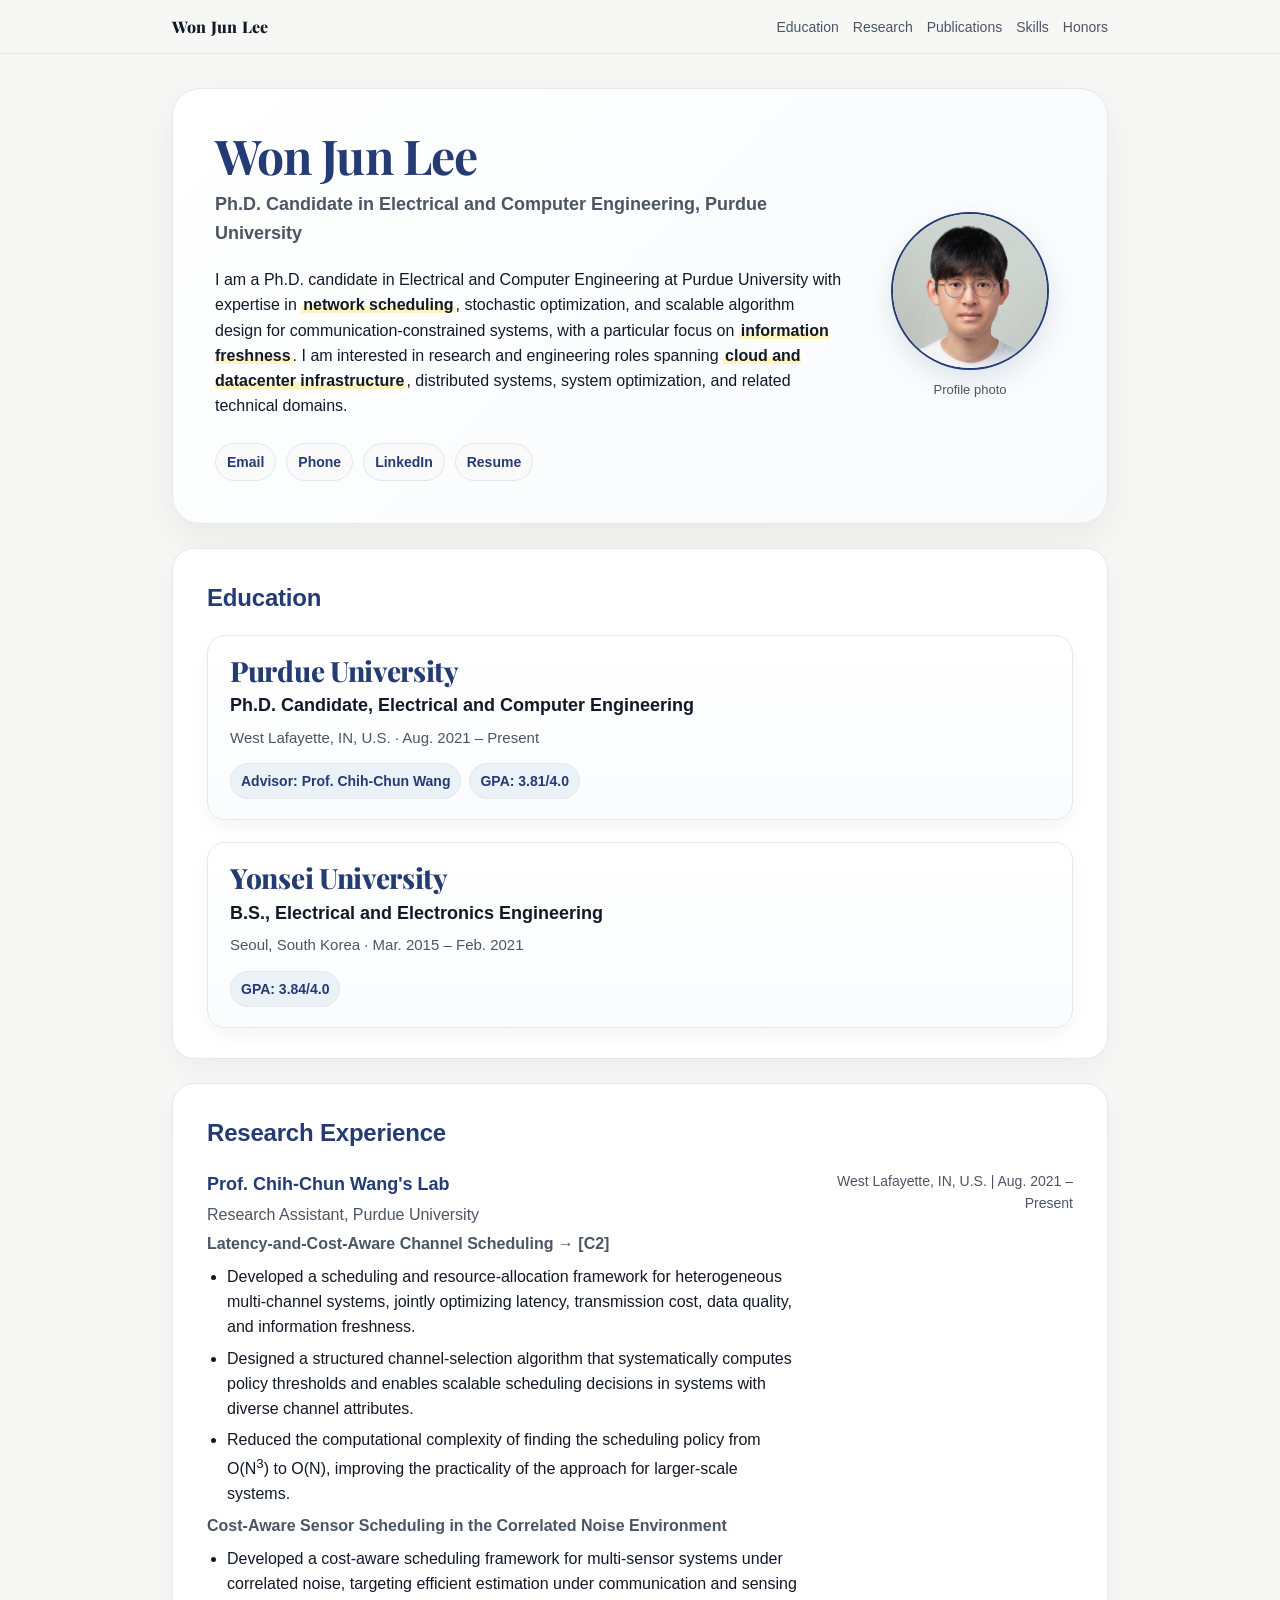
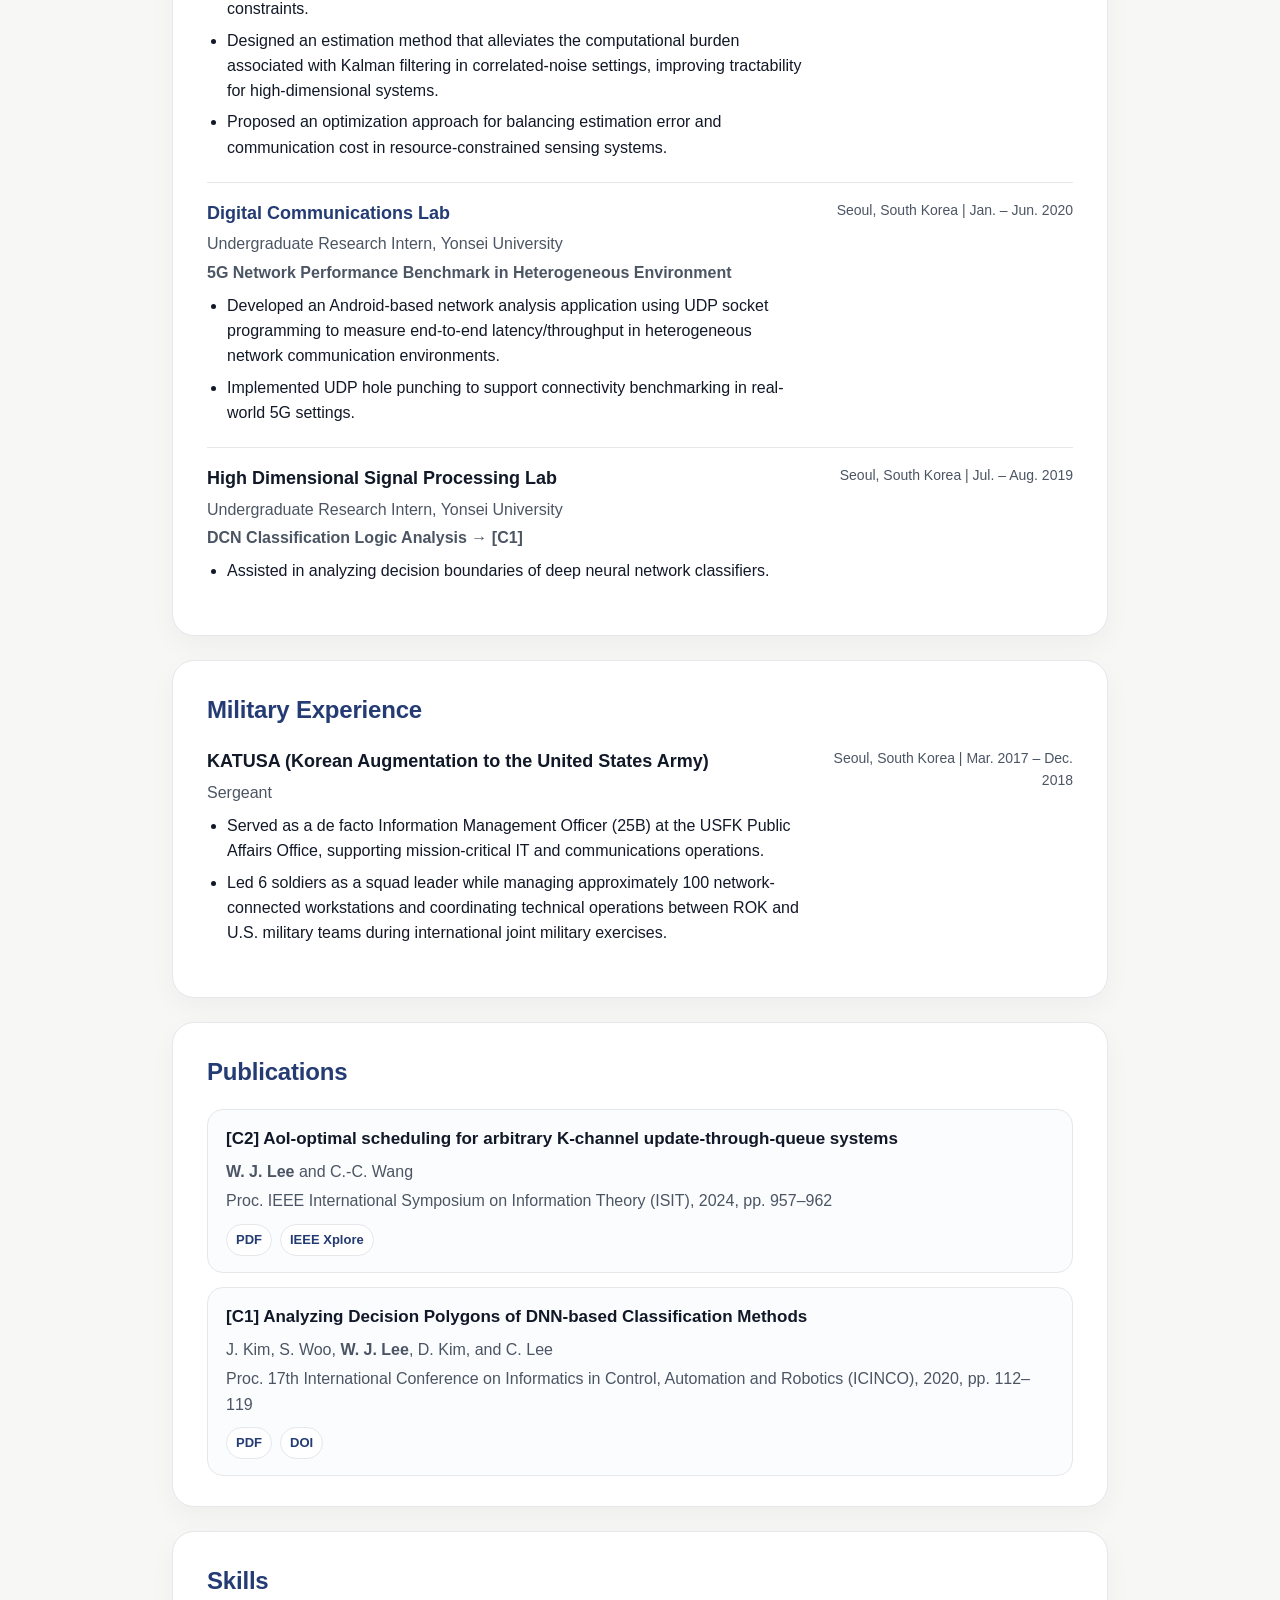
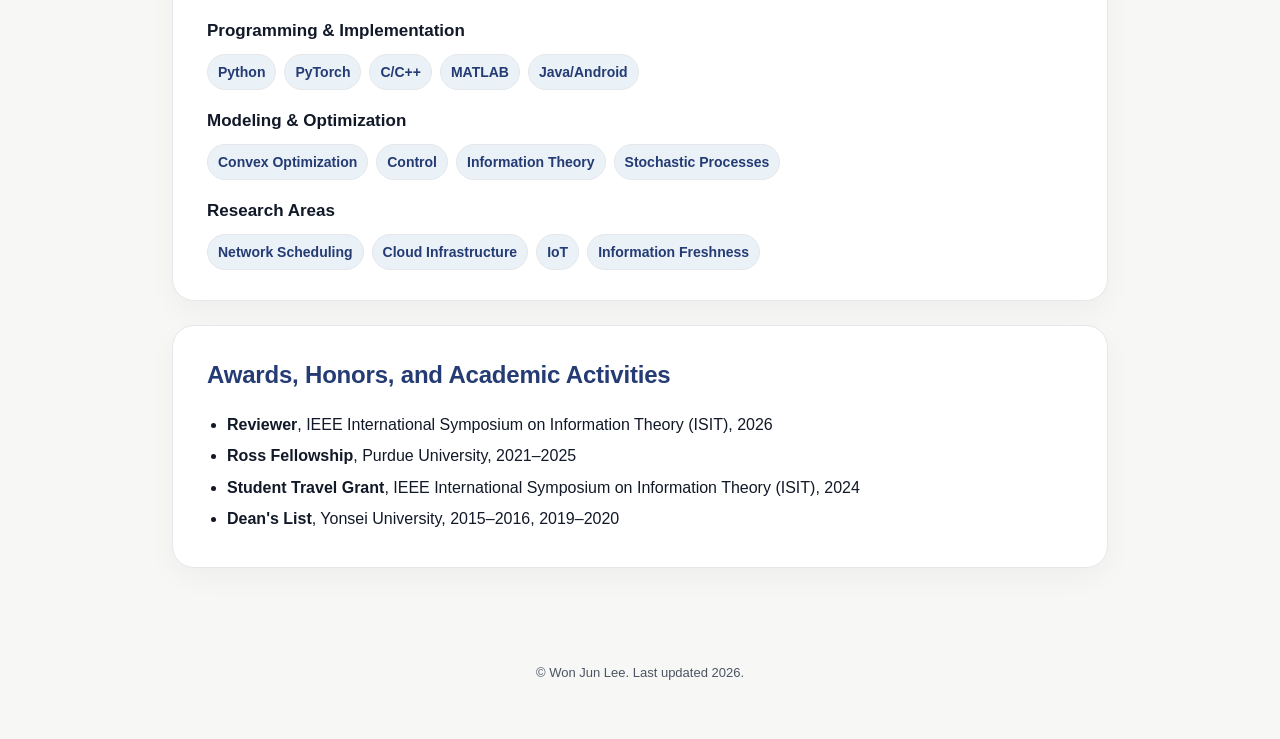
==== index.html @ b886ba4e "Restore education card layout" ====
<!DOCTYPE html>
<html lang="en">
<head>
  <meta charset="UTF-8">
  <meta name="viewport" content="width=device-width, initial-scale=1.0">
  <title>Won Jun Lee</title>
  <meta name="description" content="Won Jun Lee, Ph.D. Candidate in Electrical and Computer Engineering at Purdue University. Research in network scheduling, stochastic optimization, and information freshness.">
  <link rel="stylesheet" href="resume_web.css">
</head>
<body>
  <header class="site-header">
    <nav class="nav" aria-label="Main navigation">
      <a class="nav-name" href="#top">Won Jun Lee</a>
      <div class="nav-links">
        <a href="#education">Education</a>
        <a href="#research">Research</a>
        <a href="#publications">Publications</a>
        <a href="#skills">Skills</a>
        <a href="#honors">Honors</a>
      </div>
    </nav>
  </header>

  <main class="container">
    <section id="top" class="hero">
      <div class="hero-layout">
        <div class="hero-copy">
          <h1>Won Jun Lee</h1>
          <p class="subtitle">Ph.D. Candidate in Electrical and Computer Engineering, Purdue University</p>
          <p class="summary">
            I am a Ph.D. candidate in Electrical and Computer Engineering at Purdue University with expertise in
            <span class="highlight">network scheduling</span>, stochastic optimization, and scalable algorithm design for
            communication-constrained systems, with a particular focus on <span class="highlight">information freshness</span>.
            I am interested in research and engineering roles spanning <span class="highlight">cloud and datacenter infrastructure</span>,
            distributed systems, system optimization, and related technical domains.
          </p>

          <div class="contact-row" aria-label="Contact links">
            <details class="contact-reveal">
              <summary>Email</summary>
              <a href="mailto:lee4108@purdue.edu">lee4108@purdue.edu</a>
            </details>
            <details class="contact-reveal">
              <summary>Phone</summary>
              <a href="tel:+17654097003">+1-765-409-7003</a>
            </details>
            <a class="contact-pill" href="https://www.linkedin.com/in/wjlee95/" target="_blank" rel="noopener"><strong>LinkedIn</strong></a>
            <a class="contact-pill" href="WonJunLee_Resume.pdf" target="_blank" rel="noopener"><strong>Resume</strong></a>
          </div>
        </div>

        <div class="profile-photo-card" aria-label="Profile photo">
          <img src="profile.jpg" alt="Profile photo of Won Jun Lee">
          <p class="photo-caption">Profile photo</p>
        </div>
      </div>
    </section>

    <section id="education" class="section-card">
      <h2>Education</h2>

      <div class="education-list">
        <article class="education-item">
          <div class="education-main">
            <h3 class="school-name">Purdue University</h3>
            <p class="degree">Ph.D. Candidate, Electrical and Computer Engineering</p>
            <p class="education-meta">West Lafayette, IN, U.S. · Aug. 2021 – Present</p>
            <div class="education-tags">
              <a class="meta-chip" href="https://engineering.purdue.edu/~chihw/" target="_blank" rel="noopener">
                Advisor: Prof. Chih-Chun Wang
              </a>
              <span class="meta-chip">GPA: 3.81/4.0</span>
            </div>
          </div>
        </article>

        <article class="education-item">
          <div class="education-main">
            <h3 class="school-name">Yonsei University</h3>
            <p class="degree">B.S., Electrical and Electronics Engineering</p>
            <p class="education-meta">Seoul, South Korea · Mar. 2015 – Feb. 2021</p>
            <div class="education-tags">
              <span class="meta-chip">GPA: 3.84/4.0</span>
            </div>
          </div>
        </article>
      </div>
    </section>

    <section id="research" class="section-card">
      <h2>Research Experience</h2>

      <div class="entry">
        <div>
          <h3><a href="https://engineering.purdue.edu/~chihw/" target="_blank" rel="noopener">Prof. Chih-Chun Wang's Lab</a></h3>
          <p>Research Assistant, Purdue University</p>

          <p class="project-title">Latency-and-Cost-Aware Channel Scheduling → [C2]</p>
          <ul>
            <li>Developed a scheduling and resource-allocation framework for heterogeneous multi-channel systems, jointly optimizing latency, transmission cost, data quality, and information freshness.</li>
            <li>Designed a structured channel-selection algorithm that systematically computes policy thresholds and enables scalable scheduling decisions in systems with diverse channel attributes.</li>
            <li>Reduced the computational complexity of finding the scheduling policy from O(N<sup>3</sup>) to O(N), improving the practicality of the approach for larger-scale systems.</li>
          </ul>

          <p class="project-title">Cost-Aware Sensor Scheduling in the Correlated Noise Environment</p>
          <ul>
            <li>Developed a cost-aware scheduling framework for multi-sensor systems under correlated noise, targeting efficient estimation under communication and sensing constraints.</li>
            <li>Designed an estimation method that alleviates the computational burden associated with Kalman filtering in correlated-noise settings, improving tractability for high-dimensional systems.</li>
            <li>Proposed an optimization approach for balancing estimation error and communication cost in resource-constrained sensing systems.</li>
          </ul>
        </div>
        <div class="entry-meta">West Lafayette, IN, U.S. | Aug. 2021 – Present</div>
      </div>

      <div class="entry">
        <div>
          <h3><a href="http://dcl.yonsei.ac.kr" target="_blank" rel="noopener">Digital Communications Lab</a></h3>
          <p>Undergraduate Research Intern, Yonsei University</p>
          <p class="project-title">5G Network Performance Benchmark in Heterogeneous Environment</p>
          <ul>
            <li>Developed an Android-based network analysis application using UDP socket programming to measure end-to-end latency/throughput in heterogeneous network communication environments.</li>
            <li>Implemented UDP hole punching to support connectivity benchmarking in real-world 5G settings.</li>
          </ul>
        </div>
        <div class="entry-meta">Seoul, South Korea | Jan. – Jun. 2020</div>
      </div>

      <div class="entry">
        <div>
          <h3>High Dimensional Signal Processing Lab</h3>
          <p>Undergraduate Research Intern, Yonsei University</p>
          <p class="project-title">DCN Classification Logic Analysis → [C1]</p>
          <ul>
            <li>Assisted in analyzing decision boundaries of deep neural network classifiers.</li>
          </ul>
        </div>
        <div class="entry-meta">Seoul, South Korea | Jul. – Aug. 2019</div>
      </div>
    </section>

    <section id="military" class="section-card">
      <h2>Military Experience</h2>

      <div class="entry">
        <div>
          <h3>KATUSA (Korean Augmentation to the United States Army)</h3>
          <p>Sergeant</p>
          <ul>
            <li>Served as a de facto Information Management Officer (25B) at the USFK Public Affairs Office, supporting mission-critical IT and communications operations.</li>
            <li>Led 6 soldiers as a squad leader while managing approximately 100 network-connected workstations and coordinating technical operations between ROK and U.S. military teams during international joint military exercises.</li>
          </ul>
        </div>
        <div class="entry-meta">Seoul, South Korea | Mar. 2017 – Dec. 2018</div>
      </div>
    </section>

    <section id="publications" class="section-card">
      <h2>Publications</h2>

      <div class="publication-list">
        <article class="publication">
          <h3>[C2] AoI-optimal scheduling for arbitrary K-channel update-through-queue systems</h3>
          <p><strong>W. J. Lee</strong> and C.-C. Wang</p>
          <p>Proc. IEEE International Symposium on Information Theory (ISIT), 2024, pp. 957–962</p>
          <div class="pub-links">
            <a href="https://engineering.purdue.edu/~chihw/pub_pdf/24C_AoI_multi.pdf" target="_blank" rel="noopener">PDF</a>
            <a href="https://ieeexplore.ieee.org/document/10619303" target="_blank" rel="noopener">IEEE Xplore</a>
          </div>
        </article>

        <article class="publication">
          <h3>[C1] Analyzing Decision Polygons of DNN-based Classification Methods</h3>
          <p>J. Kim, S. Woo, <strong>W. J. Lee</strong>, D. Kim, and C. Lee</p>
          <p>Proc. 17th International Conference on Informatics in Control, Automation and Robotics (ICINCO), 2020, pp. 112–119</p>
          <div class="pub-links">
            <a href="https://www.scitepress.org/Papers/2020/98882/98882.pdf" target="_blank" rel="noopener">PDF</a>
            <a href="https://doi.org/10.5220/0009888201120119" target="_blank" rel="noopener">DOI</a>
          </div>
        </article>
      </div>
    </section>

    <section id="skills" class="section-card">
      <h2>Skills</h2>

      <div class="skills-grid">
        <div class="skill-group">
          <h3>Programming & Implementation</h3>
          <div class="skill-tags">
            <span>Python</span>
            <span>PyTorch</span>
            <span>C/C++</span>
            <span>MATLAB</span>
            <span>Java/Android</span>
          </div>
        </div>

        <div class="skill-group">
          <h3>Modeling & Optimization</h3>
          <div class="skill-tags">
            <span>Convex Optimization</span>
            <span>Control</span>
            <span>Information Theory</span>
            <span>Stochastic Processes</span>
          </div>
        </div>

        <div class="skill-group">
          <h3>Research Areas</h3>
          <div class="skill-tags">
            <span>Network Scheduling</span>
            <span>Cloud Infrastructure</span>
            <span>IoT</span>
            <span>Information Freshness</span>
          </div>
        </div>
      </div>
    </section>

    <section id="honors" class="section-card">
      <h2>Awards, Honors, and Academic Activities</h2>
      <ul>
        <li><strong>Reviewer</strong>, IEEE International Symposium on Information Theory (ISIT), 2026</li>
        <li><strong>Ross Fellowship</strong>, Purdue University, 2021–2025</li>
        <li><strong>Student Travel Grant</strong>, IEEE International Symposium on Information Theory (ISIT), 2024</li>
        <li><strong>Dean's List</strong>, Yonsei University, 2015–2016, 2019–2020</li>
      </ul>
    </section>
  </main>

  <footer class="footer">
    <p>© Won Jun Lee. Last updated 2026.</p>
  </footer>
</body>
</html>
---- resume_web.css ----
@import url('https://fonts.googleapis.com/css2?family=Playfair+Display:wght@700;800&display=swap');

:root {
  --bg: #f7f7f5;
  --card: #ffffff;
  --text: #111827;
  --muted: #4b5563;
  --line: #e5e7eb;
  --accent: #243b73;
  --accent-soft: #eaf1f7;
  --highlight: #fff3bf;
  --max-width: 980px;
  --name-font: "Playfair Display", Georgia, "Times New Roman", serif;
}

* {
  box-sizing: border-box;
}

html {
  scroll-behavior: smooth;
}

body {
  margin: 0;
  font-family: Arial, Helvetica, sans-serif;
  background: var(--bg);
  color: var(--text);
  line-height: 1.58;
}

a {
  color: var(--accent);
  text-decoration: none;
}

a:hover {
  text-decoration: underline;
}

.site-header {
  position: sticky;
  top: 0;
  z-index: 10;
  background: rgba(247, 247, 245, 0.92);
  backdrop-filter: blur(10px);
  border-bottom: 1px solid var(--line);
}

.nav {
  max-width: var(--max-width);
  margin: 0 auto;
  padding: 14px 22px;
  display: flex;
  align-items: center;
  justify-content: space-between;
  gap: 18px;
}

.nav-name {
  font-family: var(--name-font);
  font-weight: 800;
  letter-spacing: 0.2px;
  color: var(--text);
}

.nav-links {
  display: flex;
  flex-wrap: wrap;
  gap: 14px;
  font-size: 14px;
}

.nav-links a {
  color: var(--muted);
}

.nav-links a:hover {
  color: var(--accent);
}

.container {
  max-width: var(--max-width);
  margin: 0 auto;
  padding: 34px 22px 56px;
}

.hero {
  padding: 42px;
  border: 1px solid var(--line);
  border-radius: 28px;
  background: linear-gradient(135deg, #ffffff 0%, #f8fafc 100%);
  box-shadow: 0 16px 40px rgba(17, 24, 39, 0.06);
}

.hero-layout {
  display: grid;
  grid-template-columns: minmax(0, 1fr) 190px;
  gap: 30px;
  align-items: center;
}

.hero-copy {
  min-width: 0;
}

.hero h1 {
  margin: 0;
  font-family: var(--name-font);
  font-size: 48px;
  line-height: 1.02;
  letter-spacing: -0.9px;
  color: var(--accent);
}

.subtitle {
  margin: 10px 0 0;
  font-size: 18px;
  color: var(--muted);
  font-weight: 600;
}

.hero .summary {
  margin-top: 20px;
  max-width: 820px;
}

.highlight {
  font-weight: 700;
  background: linear-gradient(transparent 58%, var(--highlight) 58%);
  padding: 0 2px;
}

.profile-photo-card {
  display: flex;
  flex-direction: column;
  align-items: center;
  justify-content: center;
}

.profile-photo-placeholder {
  width: 158px;
  height: 158px;
  border-radius: 50%;
  border: 2px solid var(--accent);
  background:
    radial-gradient(circle at 30% 25%, #ffffff 0, #ffffff 22%, transparent 23%),
    linear-gradient(135deg, #eaf1f7, #f8fafc);
  display: flex;
  align-items: center;
  justify-content: center;
  box-shadow: 0 10px 24px rgba(31, 78, 121, 0.13);
}

.profile-photo-placeholder span {
  font-family: var(--name-font);
  font-size: 34px;
  font-weight: 800;
  color: var(--accent);
  letter-spacing: 0.8px;
}

.profile-photo-card img {
  width: 158px;
  height: 158px;
  border-radius: 50%;
  object-fit: cover;
  border: 2px solid var(--accent);
  box-shadow: 0 10px 24px rgba(31, 78, 121, 0.13);
}

.photo-caption {
  margin: 10px 0 0 0;
  font-size: 13px;
  color: var(--muted);
}

.contact-row {
  display: flex;
  flex-wrap: wrap;
  gap: 10px;
  margin-top: 24px;
  align-items: center;
}

.contact-pill {
  display: inline-flex;
  align-items: center;
  padding: 7px 11px;
  border: 1px solid var(--line);
  border-radius: 999px;
  background: #fafafa;
  font-size: 14px;
  font-weight: 700;
}

.contact-pill:hover {
  border-color: var(--accent);
  text-decoration: none;
}

.contact-reveal {
  display: inline-flex;
  align-items: center;
  position: relative;
  padding: 7px 11px;
  border: 1px solid var(--line);
  border-radius: 999px;
  background: #fafafa;
  font-size: 14px;
}

.contact-reveal summary {
  cursor: pointer;
  color: var(--accent);
  font-weight: 700;
  list-style: none;
}

.contact-reveal summary::-webkit-details-marker {
  display: none;
}

.contact-reveal[open] {
  border-color: var(--accent);
}

.contact-reveal a {
  margin-left: 8px;
  font-weight: 600;
}

.section-card {
  margin-top: 24px;
  padding: 30px 34px;
  border: 1px solid var(--line);
  border-radius: 22px;
  background: var(--card);
  box-shadow: 0 10px 28px rgba(17, 24, 39, 0.04);
}

.section-card h2 {
  margin: 0 0 18px;
  color: var(--accent);
  font-size: 24px;
  letter-spacing: -0.2px;
}

.entry {
  display: grid;
  grid-template-columns: minmax(0, 1fr) 250px;
  gap: 20px;
  padding: 16px 0;
  border-top: 1px solid var(--line);
}

.entry:first-of-type {
  border-top: 0;
  padding-top: 0;
}

.entry h3 {
  margin: 0 0 4px;
  font-size: 18px;
  color: var(--text);
}

.entry p {
  margin: 3px 0;
  color: var(--muted);
}

.entry-meta {
  text-align: right;
  color: var(--muted);
  font-size: 14px;
}

.project-title {
  margin-top: 10px;
  font-weight: 700;
  color: var(--text);
}

ul {
  margin: 8px 0 0 20px;
  padding: 0;
}

li {
  margin: 6px 0;
}

.publication-list {
  display: grid;
  gap: 14px;
}

.publication {
  padding: 16px 18px;
  border: 1px solid var(--line);
  border-radius: 16px;
  background: #fbfcfe;
}

.publication h3 {
  margin: 0 0 6px;
  font-size: 17px;
}

.publication p {
  margin: 4px 0;
  color: var(--muted);
}

.pub-links {
  display: flex;
  flex-wrap: wrap;
  gap: 8px;
  margin-top: 10px;
}

.pub-links a {
  display: inline-flex;
  padding: 5px 9px;
  border: 1px solid var(--line);
  border-radius: 999px;
  background: #ffffff;
  font-size: 13px;
  font-weight: 700;
}

.skills-grid {
  display: grid;
  gap: 18px;
}

.skill-group h3 {
  margin: 0 0 9px;
  font-size: 17px;
  color: var(--text);
}

.skill-tags {
  display: flex;
  flex-wrap: wrap;
  gap: 8px;
}

.skill-tags span {
  display: inline-flex;
  padding: 6px 10px;
  border: 1px solid var(--line);
  border-radius: 999px;
  background: var(--accent-soft);
  color: var(--accent);
  font-size: 14px;
  font-weight: 700;
}


.education-list {
  display: grid;
  gap: 22px;
}

.education-item {
  padding: 20px 22px;
  border: 1px solid var(--line);
  border-radius: 18px;
  background: linear-gradient(180deg, #ffffff 0%, #fbfcfe 100%);
  box-shadow: 0 8px 18px rgba(17, 24, 39, 0.04);
}

.education-main {
  display: flex;
  flex-direction: column;
  gap: 6px;
}

.school-name {
  margin: 0;
  font-family: var(--name-font);
  font-size: 28px;
  line-height: 1.05;
  font-weight: 800;
  color: var(--accent);
  letter-spacing: -0.3px;
}

.degree {
  margin: 0;
  font-size: 18px;
  font-weight: 650;
  color: var(--text);
}

.education-meta {
  margin: 0;
  font-size: 15px;
  color: var(--muted);
}

.education-tags {
  display: flex;
  flex-wrap: wrap;
  gap: 8px;
  margin-top: 8px;
}

.meta-chip {
  display: inline-flex;
  align-items: center;
  padding: 6px 10px;
  border: 1px solid var(--line);
  border-radius: 999px;
  background: var(--accent-soft);
  color: var(--accent);
  font-size: 14px;
  font-weight: 700;
  text-decoration: none;
}

.meta-chip:hover {
  border-color: var(--accent);
  background: #ffffff;
  text-decoration: none;
}

.footer {
  max-width: var(--max-width);
  margin: 0 auto;
  padding: 26px 22px 42px;
  color: var(--muted);
  font-size: 13px;
  text-align: center;
}

@media (max-width: 720px) {
  .nav {
    align-items: flex-start;
    flex-direction: column;
  }

  .container {
    padding-top: 24px;
  }

  .hero {
    padding: 28px;
  }

  .hero-layout {
    grid-template-columns: 1fr;
    text-align: left;
  }

  .profile-photo-card {
    order: -1;
    align-items: flex-start;
  }

  .profile-photo-placeholder,
  .profile-photo-card img {
    width: 118px;
    height: 118px;
  }

  .profile-photo-placeholder span {
    font-size: 26px;
  }

  .hero h1 {
    font-size: 38px;
  }

  .subtitle {
    font-size: 16px;
  }

  .section-card {
    padding: 24px;
  }

  .entry {
    grid-template-columns: 1fr;
    gap: 6px;
  }

  .entry-meta {
    text-align: left;
  }

  .contact-row {
    align-items: flex-start;
  }

  .contact-reveal {
    width: 100%;
  }

  .education-item {
    padding: 17px 18px;
  }

  .school-name {
    font-size: 24px;
  }

  .degree {
    font-size: 16px;
  }

  .education-meta {
    font-size: 14px;
  }
}
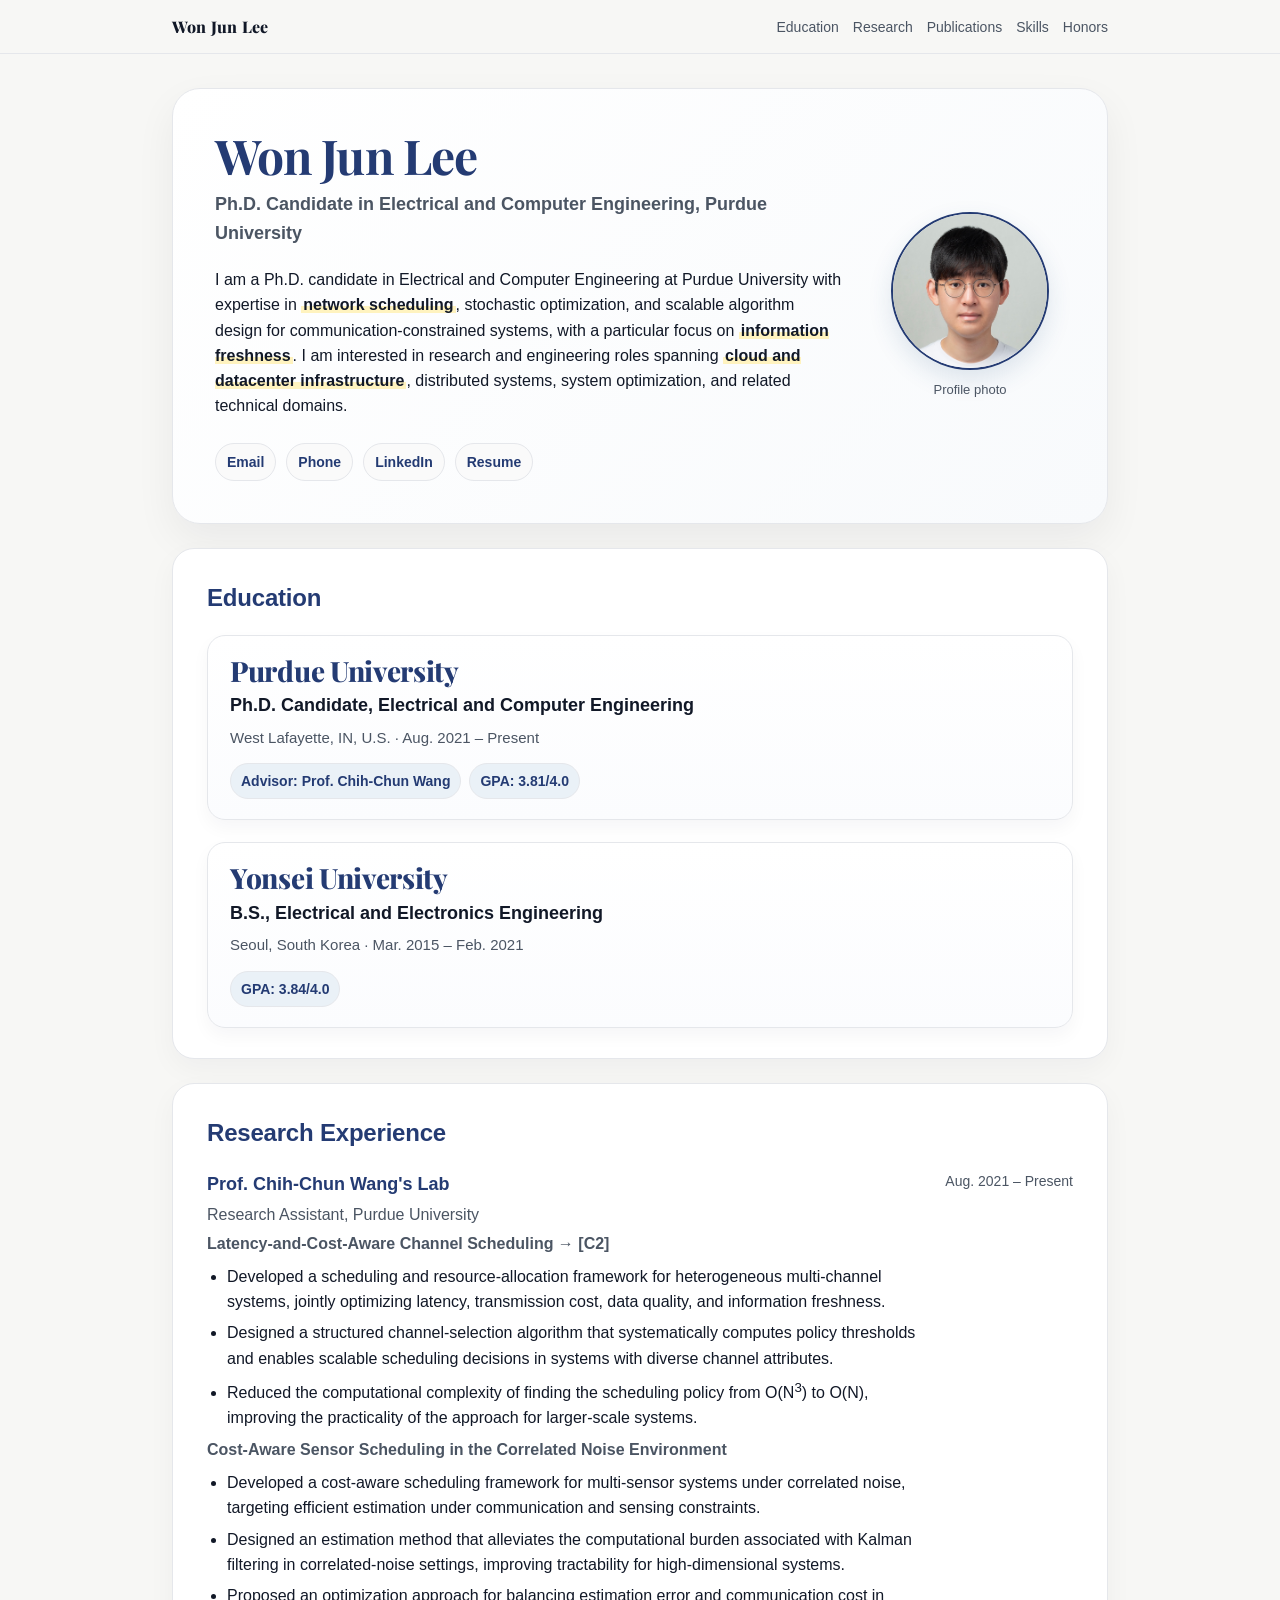
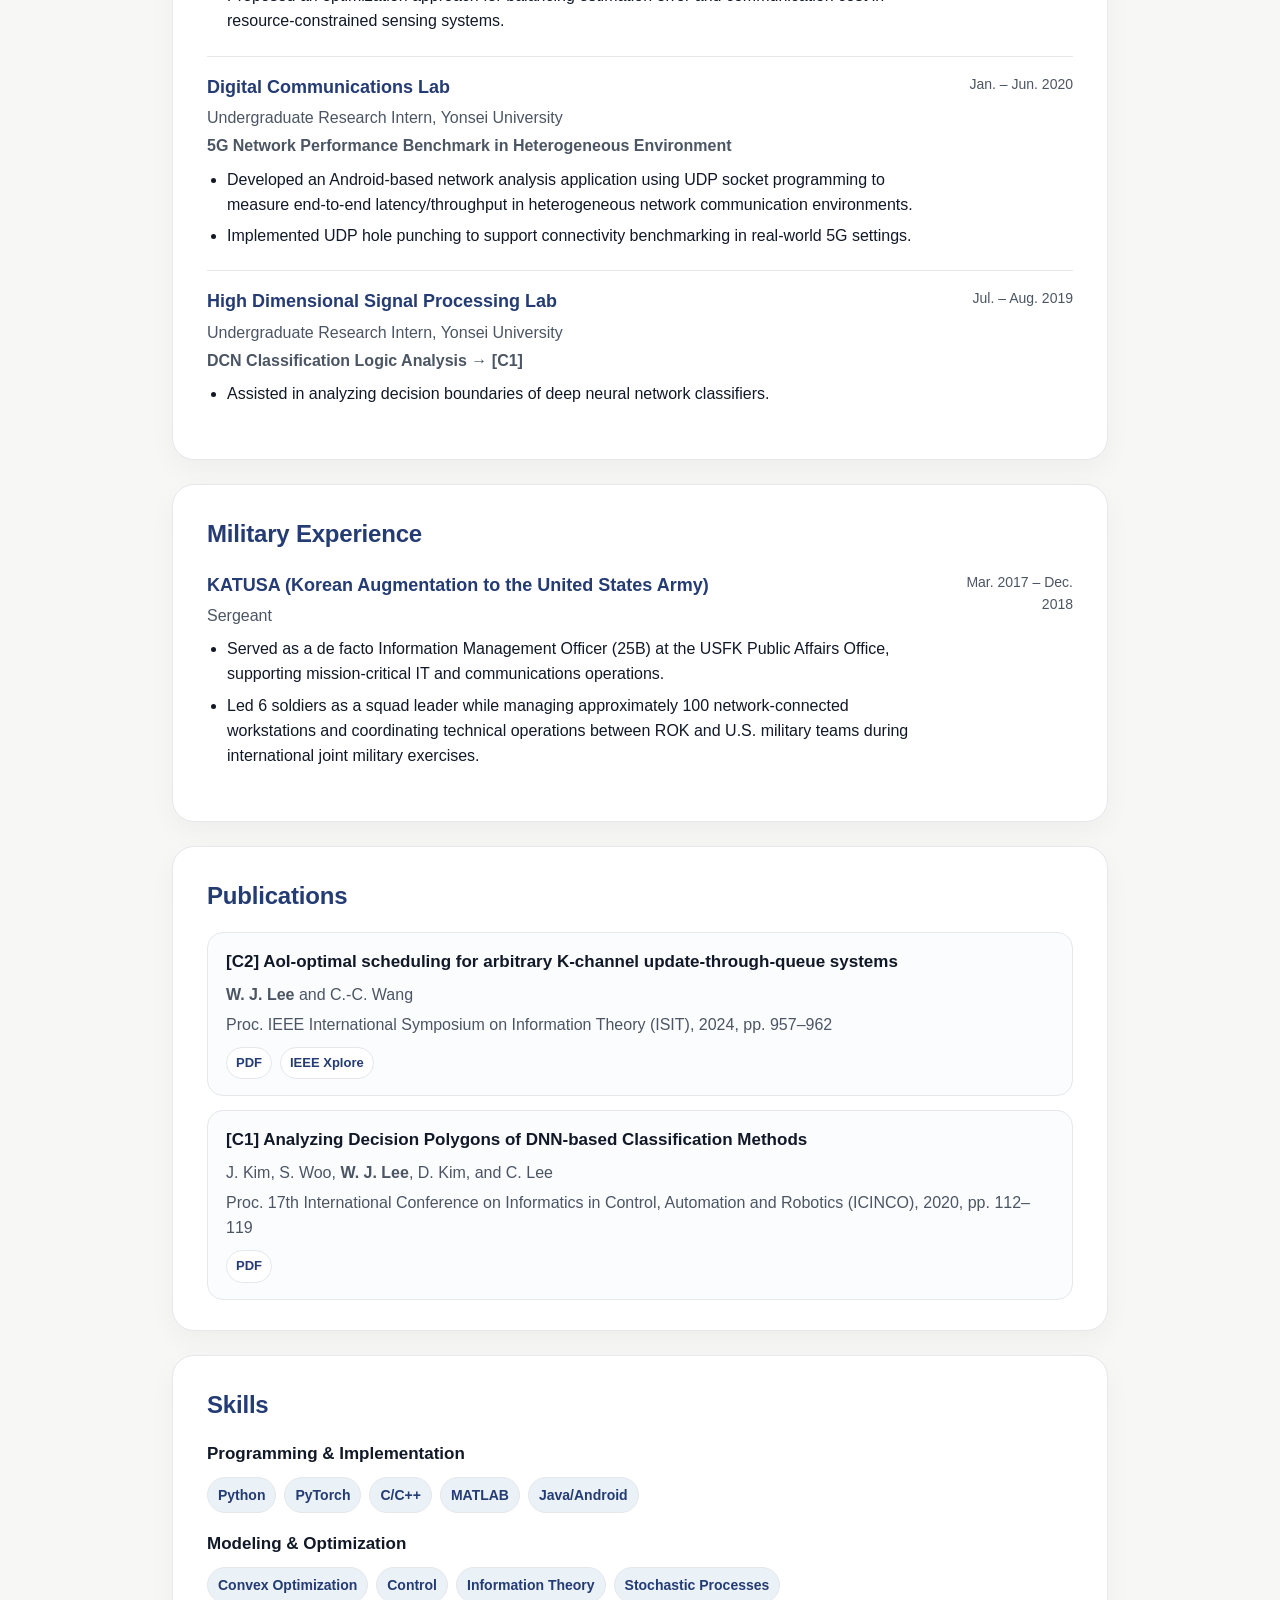
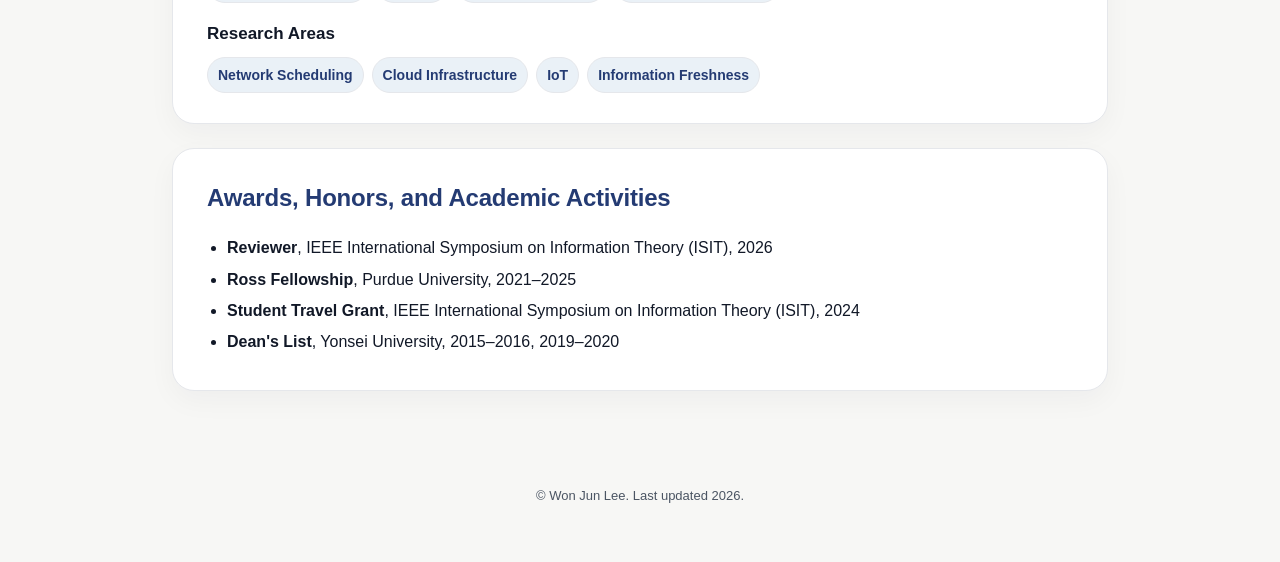
==== commit bf48c6f8: "Update experience metadata publication links and heading colors" ====
--- a/index.html
+++ b/index.html
@@ -109,7 +109,7 @@
             <li>Proposed an optimization approach for balancing estimation error and communication cost in resource-constrained sensing systems.</li>
           </ul>
         </div>
-        <div class="entry-meta">West Lafayette, IN, U.S. | Aug. 2021 – Present</div>
+        <div class="entry-meta">Aug. 2021 – Present</div>
       </div>
 
       <div class="entry">
@@ -122,7 +122,7 @@
             <li>Implemented UDP hole punching to support connectivity benchmarking in real-world 5G settings.</li>
           </ul>
         </div>
-        <div class="entry-meta">Seoul, South Korea | Jan. – Jun. 2020</div>
+        <div class="entry-meta">Jan. – Jun. 2020</div>
       </div>
 
       <div class="entry">
@@ -134,7 +134,7 @@
             <li>Assisted in analyzing decision boundaries of deep neural network classifiers.</li>
           </ul>
         </div>
-        <div class="entry-meta">Seoul, South Korea | Jul. – Aug. 2019</div>
+        <div class="entry-meta">Jul. – Aug. 2019</div>
       </div>
     </section>
 
@@ -150,7 +150,7 @@
             <li>Led 6 soldiers as a squad leader while managing approximately 100 network-connected workstations and coordinating technical operations between ROK and U.S. military teams during international joint military exercises.</li>
           </ul>
         </div>
-        <div class="entry-meta">Seoul, South Korea | Mar. 2017 – Dec. 2018</div>
+        <div class="entry-meta">Mar. 2017 – Dec. 2018</div>
       </div>
     </section>
 
@@ -164,7 +164,7 @@
           <p>Proc. IEEE International Symposium on Information Theory (ISIT), 2024, pp. 957–962</p>
           <div class="pub-links">
             <a href="https://engineering.purdue.edu/~chihw/pub_pdf/24C_AoI_multi.pdf" target="_blank" rel="noopener">PDF</a>
-            <a href="https://ieeexplore.ieee.org/document/10619303" target="_blank" rel="noopener">IEEE Xplore</a>
+            <a href="https://ieeexplore.ieee.org/document/10619623" target="_blank" rel="noopener">IEEE Xplore</a>
           </div>
         </article>
 
@@ -174,7 +174,6 @@
           <p>Proc. 17th International Conference on Informatics in Control, Automation and Robotics (ICINCO), 2020, pp. 112–119</p>
           <div class="pub-links">
             <a href="https://www.scitepress.org/Papers/2020/98882/98882.pdf" target="_blank" rel="noopener">PDF</a>
-            <a href="https://doi.org/10.5220/0009888201120119" target="_blank" rel="noopener">DOI</a>
           </div>
         </article>
       </div>
--- a/resume_web.css
+++ b/resume_web.css
@@ -248,7 +248,7 @@
 
 .entry {
   display: grid;
-  grid-template-columns: minmax(0, 1fr) 250px;
+  grid-template-columns: minmax(0, 1fr) 135px;
   gap: 20px;
   padding: 16px 0;
   border-top: 1px solid var(--line);
@@ -262,7 +262,11 @@
 .entry h3 {
   margin: 0 0 4px;
   font-size: 18px;
-  color: var(--text);
+  color: var(--accent);
+}
+
+.entry h3 a {
+  color: var(--accent);
 }
 
 .entry p {
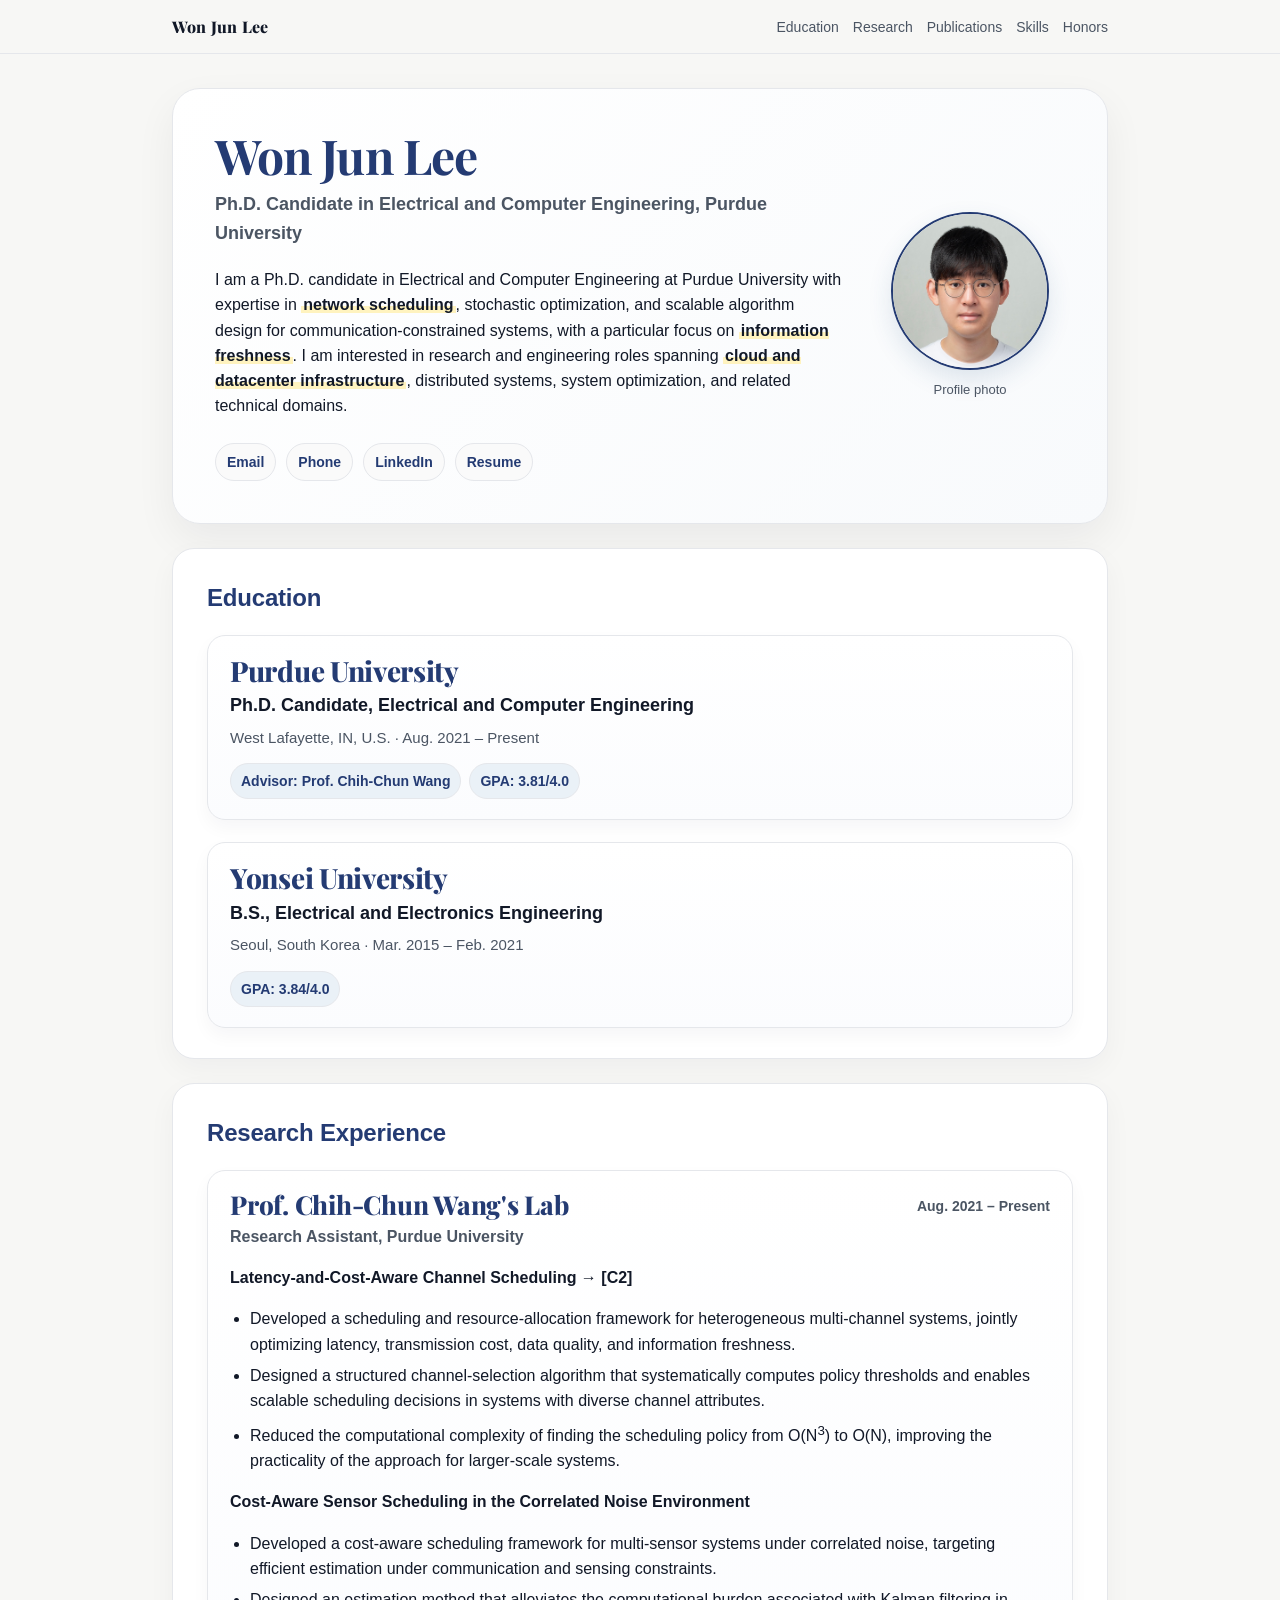
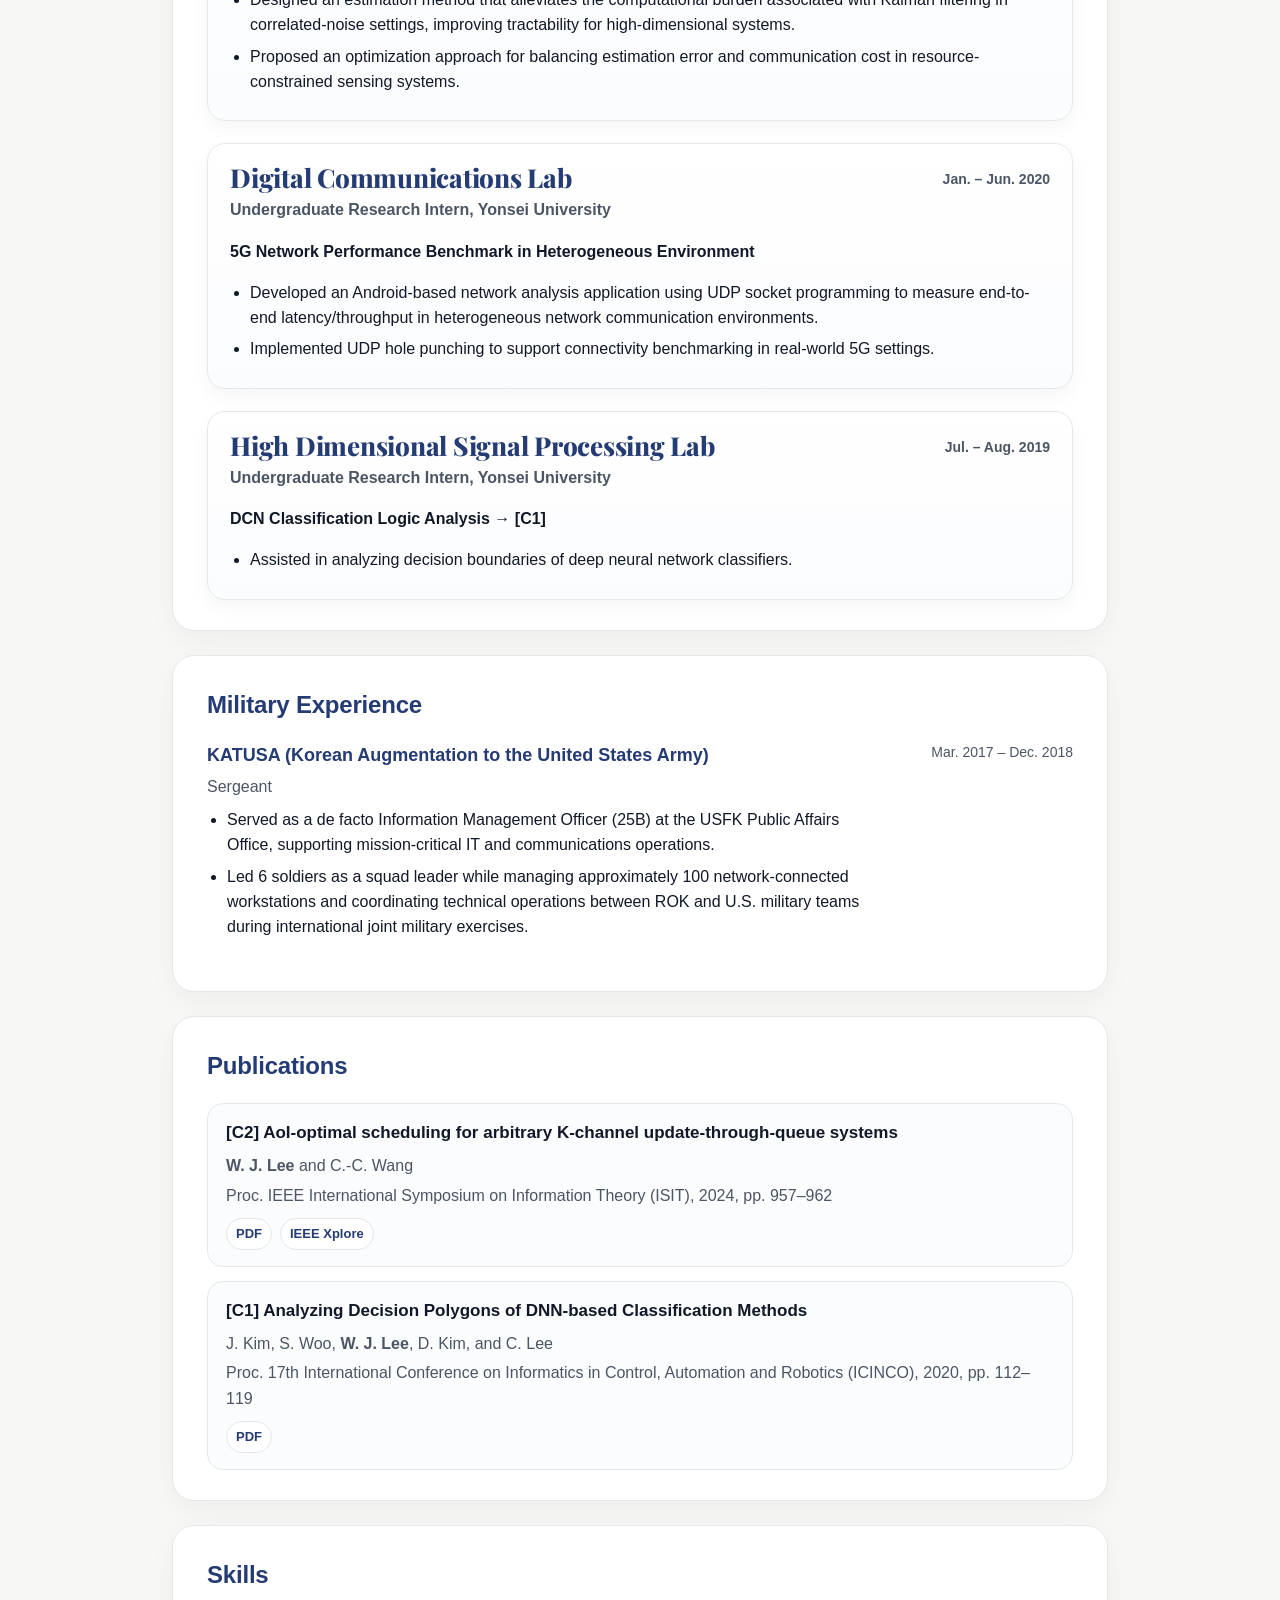
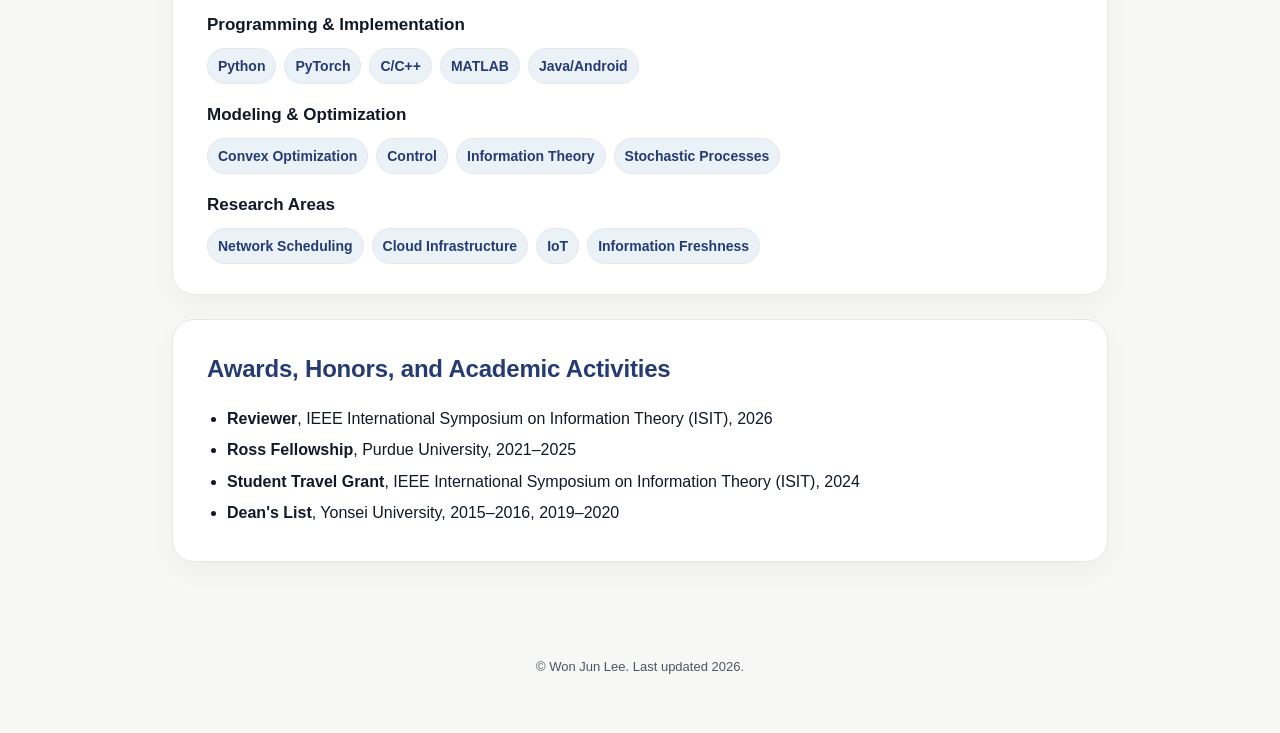
==== commit 9378a2e8: "Group research experience into lab cards and fix military date" ====
--- a/index.html
+++ b/index.html
@@ -45,7 +45,7 @@
               <a href="tel:+17654097003">+1-765-409-7003</a>
             </details>
             <a class="contact-pill" href="https://www.linkedin.com/in/wjlee95/" target="_blank" rel="noopener"><strong>LinkedIn</strong></a>
-            <a class="contact-pill" href="WonJunLee_Resume.pdf" target="_blank" rel="noopener"><strong>Resume</strong></a>
+            <a class="contact-pill" href="WJLEE_Resume.pdf" target="_blank" rel="noopener"><strong>Resume</strong></a>
           </div>
         </div>
 
@@ -90,51 +90,69 @@
     <section id="research" class="section-card">
       <h2>Research Experience</h2>
 
-      <div class="entry">
-        <div>
-          <h3><a href="https://engineering.purdue.edu/~chihw/" target="_blank" rel="noopener">Prof. Chih-Chun Wang's Lab</a></h3>
-          <p>Research Assistant, Purdue University</p>
-
-          <p class="project-title">Latency-and-Cost-Aware Channel Scheduling → [C2]</p>
-          <ul>
-            <li>Developed a scheduling and resource-allocation framework for heterogeneous multi-channel systems, jointly optimizing latency, transmission cost, data quality, and information freshness.</li>
-            <li>Designed a structured channel-selection algorithm that systematically computes policy thresholds and enables scalable scheduling decisions in systems with diverse channel attributes.</li>
-            <li>Reduced the computational complexity of finding the scheduling policy from O(N<sup>3</sup>) to O(N), improving the practicality of the approach for larger-scale systems.</li>
-          </ul>
-
-          <p class="project-title">Cost-Aware Sensor Scheduling in the Correlated Noise Environment</p>
-          <ul>
-            <li>Developed a cost-aware scheduling framework for multi-sensor systems under correlated noise, targeting efficient estimation under communication and sensing constraints.</li>
-            <li>Designed an estimation method that alleviates the computational burden associated with Kalman filtering in correlated-noise settings, improving tractability for high-dimensional systems.</li>
-            <li>Proposed an optimization approach for balancing estimation error and communication cost in resource-constrained sensing systems.</li>
-          </ul>
-        </div>
-        <div class="entry-meta">Aug. 2021 – Present</div>
-      </div>
-
-      <div class="entry">
-        <div>
-          <h3><a href="http://dcl.yonsei.ac.kr" target="_blank" rel="noopener">Digital Communications Lab</a></h3>
-          <p>Undergraduate Research Intern, Yonsei University</p>
-          <p class="project-title">5G Network Performance Benchmark in Heterogeneous Environment</p>
-          <ul>
-            <li>Developed an Android-based network analysis application using UDP socket programming to measure end-to-end latency/throughput in heterogeneous network communication environments.</li>
-            <li>Implemented UDP hole punching to support connectivity benchmarking in real-world 5G settings.</li>
-          </ul>
-        </div>
-        <div class="entry-meta">Jan. – Jun. 2020</div>
-      </div>
-
-      <div class="entry">
-        <div>
-          <h3>High Dimensional Signal Processing Lab</h3>
-          <p>Undergraduate Research Intern, Yonsei University</p>
-          <p class="project-title">DCN Classification Logic Analysis → [C1]</p>
-          <ul>
-            <li>Assisted in analyzing decision boundaries of deep neural network classifiers.</li>
-          </ul>
-        </div>
-        <div class="entry-meta">Jul. – Aug. 2019</div>
+      <div class="research-card-list">
+        <article class="research-card">
+          <div class="research-card-header">
+            <div>
+              <h3 class="lab-name"><a href="https://engineering.purdue.edu/~chihw/" target="_blank" rel="noopener">Prof. Chih-Chun Wang's Lab</a></h3>
+              <p class="role-title">Research Assistant, Purdue University</p>
+            </div>
+            <div class="card-date">Aug. 2021 – Present</div>
+          </div>
+
+          <div class="research-project">
+            <p class="project-title">Latency-and-Cost-Aware Channel Scheduling → [C2]</p>
+            <ul>
+              <li>Developed a scheduling and resource-allocation framework for heterogeneous multi-channel systems, jointly optimizing latency, transmission cost, data quality, and information freshness.</li>
+              <li>Designed a structured channel-selection algorithm that systematically computes policy thresholds and enables scalable scheduling decisions in systems with diverse channel attributes.</li>
+              <li>Reduced the computational complexity of finding the scheduling policy from O(N<sup>3</sup>) to O(N), improving the practicality of the approach for larger-scale systems.</li>
+            </ul>
+          </div>
+
+          <div class="research-project">
+            <p class="project-title">Cost-Aware Sensor Scheduling in the Correlated Noise Environment</p>
+            <ul>
+              <li>Developed a cost-aware scheduling framework for multi-sensor systems under correlated noise, targeting efficient estimation under communication and sensing constraints.</li>
+              <li>Designed an estimation method that alleviates the computational burden associated with Kalman filtering in correlated-noise settings, improving tractability for high-dimensional systems.</li>
+              <li>Proposed an optimization approach for balancing estimation error and communication cost in resource-constrained sensing systems.</li>
+            </ul>
+          </div>
+        </article>
+
+        <article class="research-card">
+          <div class="research-card-header">
+            <div>
+              <h3 class="lab-name"><a href="http://dcl.yonsei.ac.kr" target="_blank" rel="noopener">Digital Communications Lab</a></h3>
+              <p class="role-title">Undergraduate Research Intern, Yonsei University</p>
+            </div>
+            <div class="card-date">Jan. – Jun. 2020</div>
+          </div>
+
+          <div class="research-project">
+            <p class="project-title">5G Network Performance Benchmark in Heterogeneous Environment</p>
+            <ul>
+              <li>Developed an Android-based network analysis application using UDP socket programming to measure end-to-end latency/throughput in heterogeneous network communication environments.</li>
+              <li>Implemented UDP hole punching to support connectivity benchmarking in real-world 5G settings.</li>
+            </ul>
+          </div>
+        </article>
+
+        <article class="research-card">
+          <div class="research-card-header">
+            <div>
+              <h3 class="lab-name">High Dimensional Signal Processing Lab</h3>
+              <p class="role-title">Undergraduate Research Intern, Yonsei University</p>
+            </div>
+            <div class="card-date">Jul. – Aug. 2019</div>
+          </div>
+
+          <div class="research-project">
+            <p class="project-title">DCN Classification Logic Analysis → [C1]</p>
+            <ul>
+              <li>Assisted in analyzing decision boundaries of deep neural network classifiers.</li>
+            </ul>
+          </div>
+        </article>
       </div>
     </section>
 
@@ -150,7 +168,7 @@
             <li>Led 6 soldiers as a squad leader while managing approximately 100 network-connected workstations and coordinating technical operations between ROK and U.S. military teams during international joint military exercises.</li>
           </ul>
         </div>
-        <div class="entry-meta">Mar. 2017 – Dec. 2018</div>
+        <div class="entry-meta no-wrap-date">Mar. 2017 – Dec. 2018</div>
       </div>
     </section>
 
--- a/resume_web.css
+++ b/resume_web.css
@@ -248,7 +248,7 @@
 
 .entry {
   display: grid;
-  grid-template-columns: minmax(0, 1fr) 135px;
+  grid-template-columns: minmax(0, 1fr) 190px;
   gap: 20px;
   padding: 16px 0;
   border-top: 1px solid var(--line);
@@ -293,6 +293,70 @@
 
 li {
   margin: 6px 0;
+}
+
+
+.research-card-list {
+  display: grid;
+  gap: 22px;
+}
+
+.research-card {
+  padding: 20px 22px;
+  border: 1px solid var(--line);
+  border-radius: 18px;
+  background: linear-gradient(180deg, #ffffff 0%, #fbfcfe 100%);
+  box-shadow: 0 8px 18px rgba(17, 24, 39, 0.04);
+}
+
+.research-card-header {
+  display: grid;
+  grid-template-columns: minmax(0, 1fr) max-content;
+  gap: 18px;
+  align-items: start;
+  margin-bottom: 12px;
+}
+
+.lab-name {
+  margin: 0;
+  font-family: var(--name-font);
+  font-size: 26px;
+  line-height: 1.08;
+  font-weight: 800;
+  color: var(--accent);
+  letter-spacing: -0.25px;
+}
+
+.lab-name a {
+  color: var(--accent);
+}
+
+.role-title {
+  margin: 5px 0 0;
+  font-size: 16px;
+  font-weight: 650;
+  color: var(--muted);
+}
+
+.card-date {
+  color: var(--muted);
+  font-size: 14px;
+  font-weight: 700;
+  white-space: nowrap;
+  text-align: right;
+  padding-top: 4px;
+}
+
+.research-project {
+  margin-top: 16px;
+}
+
+.research-project:first-of-type {
+  margin-top: 10px;
+}
+
+.no-wrap-date {
+  white-space: nowrap;
 }
 
 .publication-list {
@@ -518,4 +582,22 @@
   .education-meta {
     font-size: 14px;
   }
-}
+
+  .research-card {
+    padding: 17px 18px;
+  }
+
+  .research-card-header {
+    grid-template-columns: 1fr;
+    gap: 4px;
+  }
+
+  .lab-name {
+    font-size: 23px;
+  }
+
+  .card-date {
+    text-align: left;
+    padding-top: 0;
+  }
+}
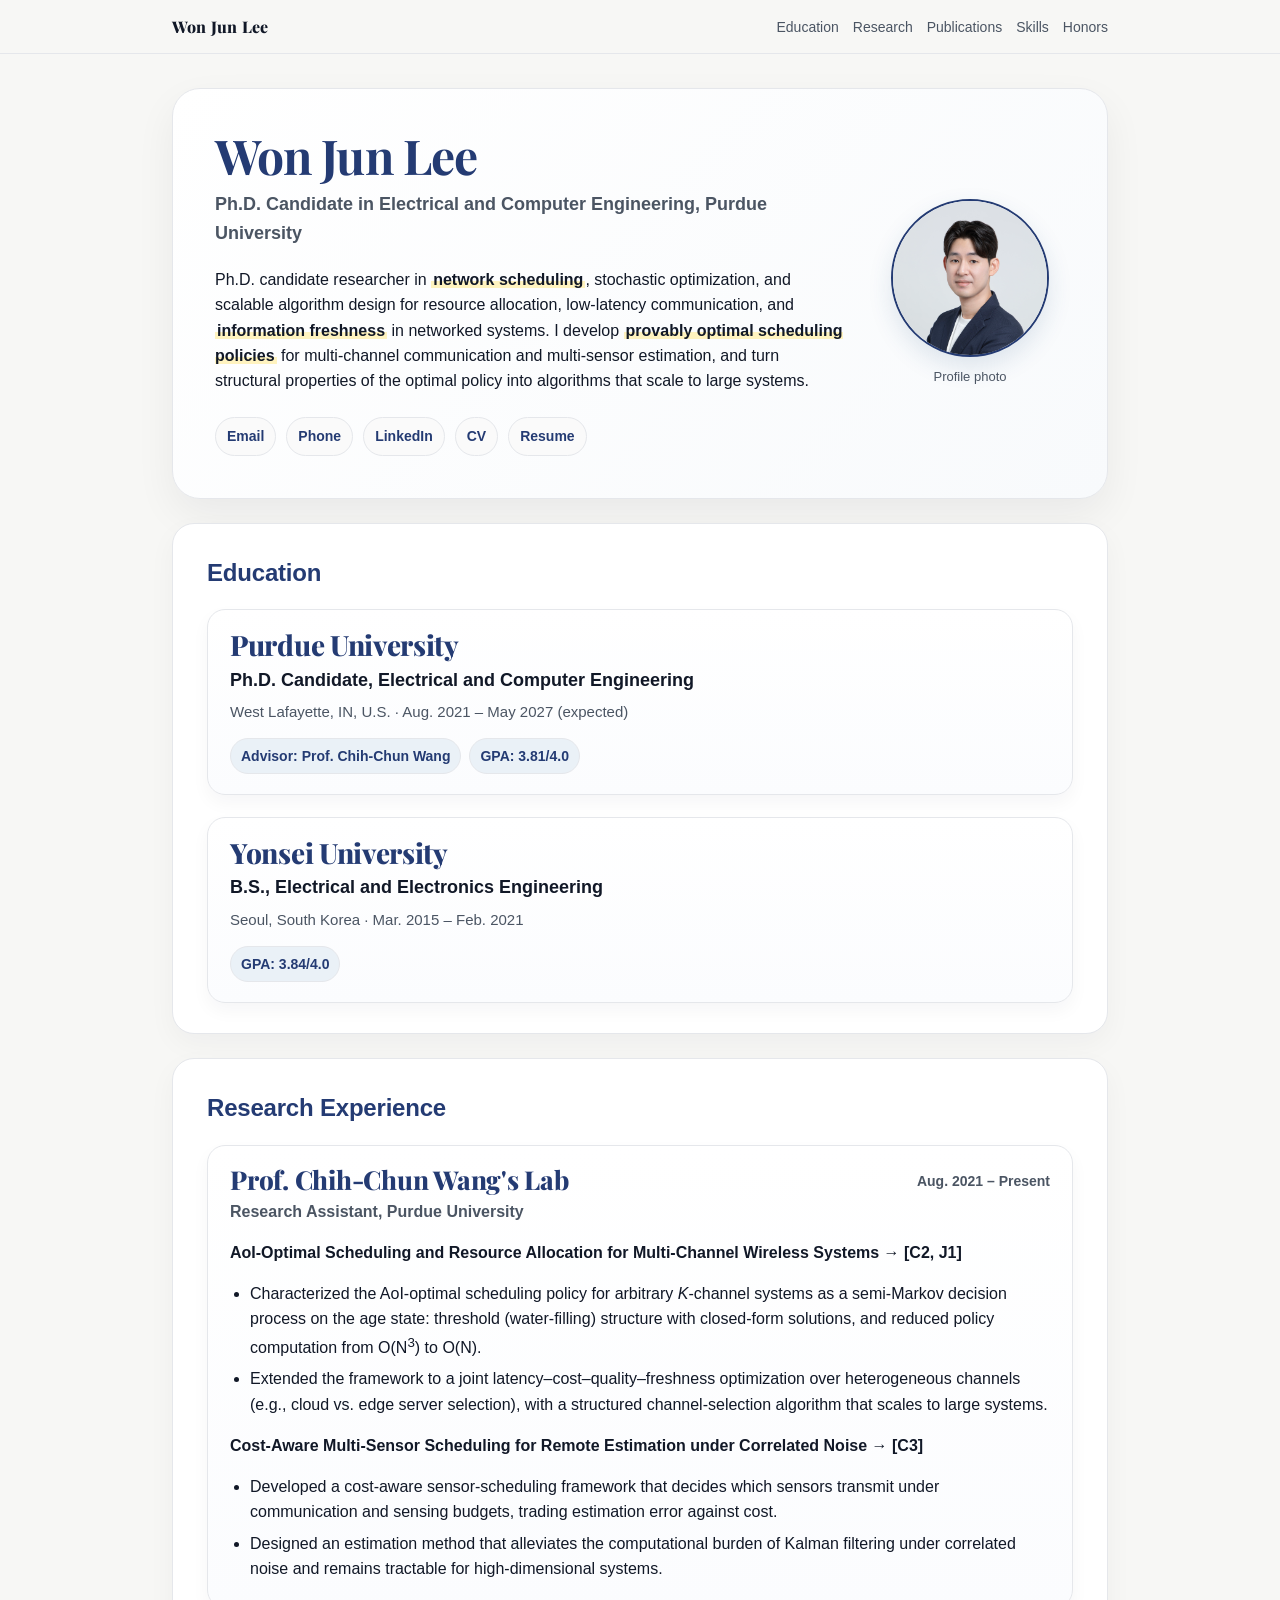
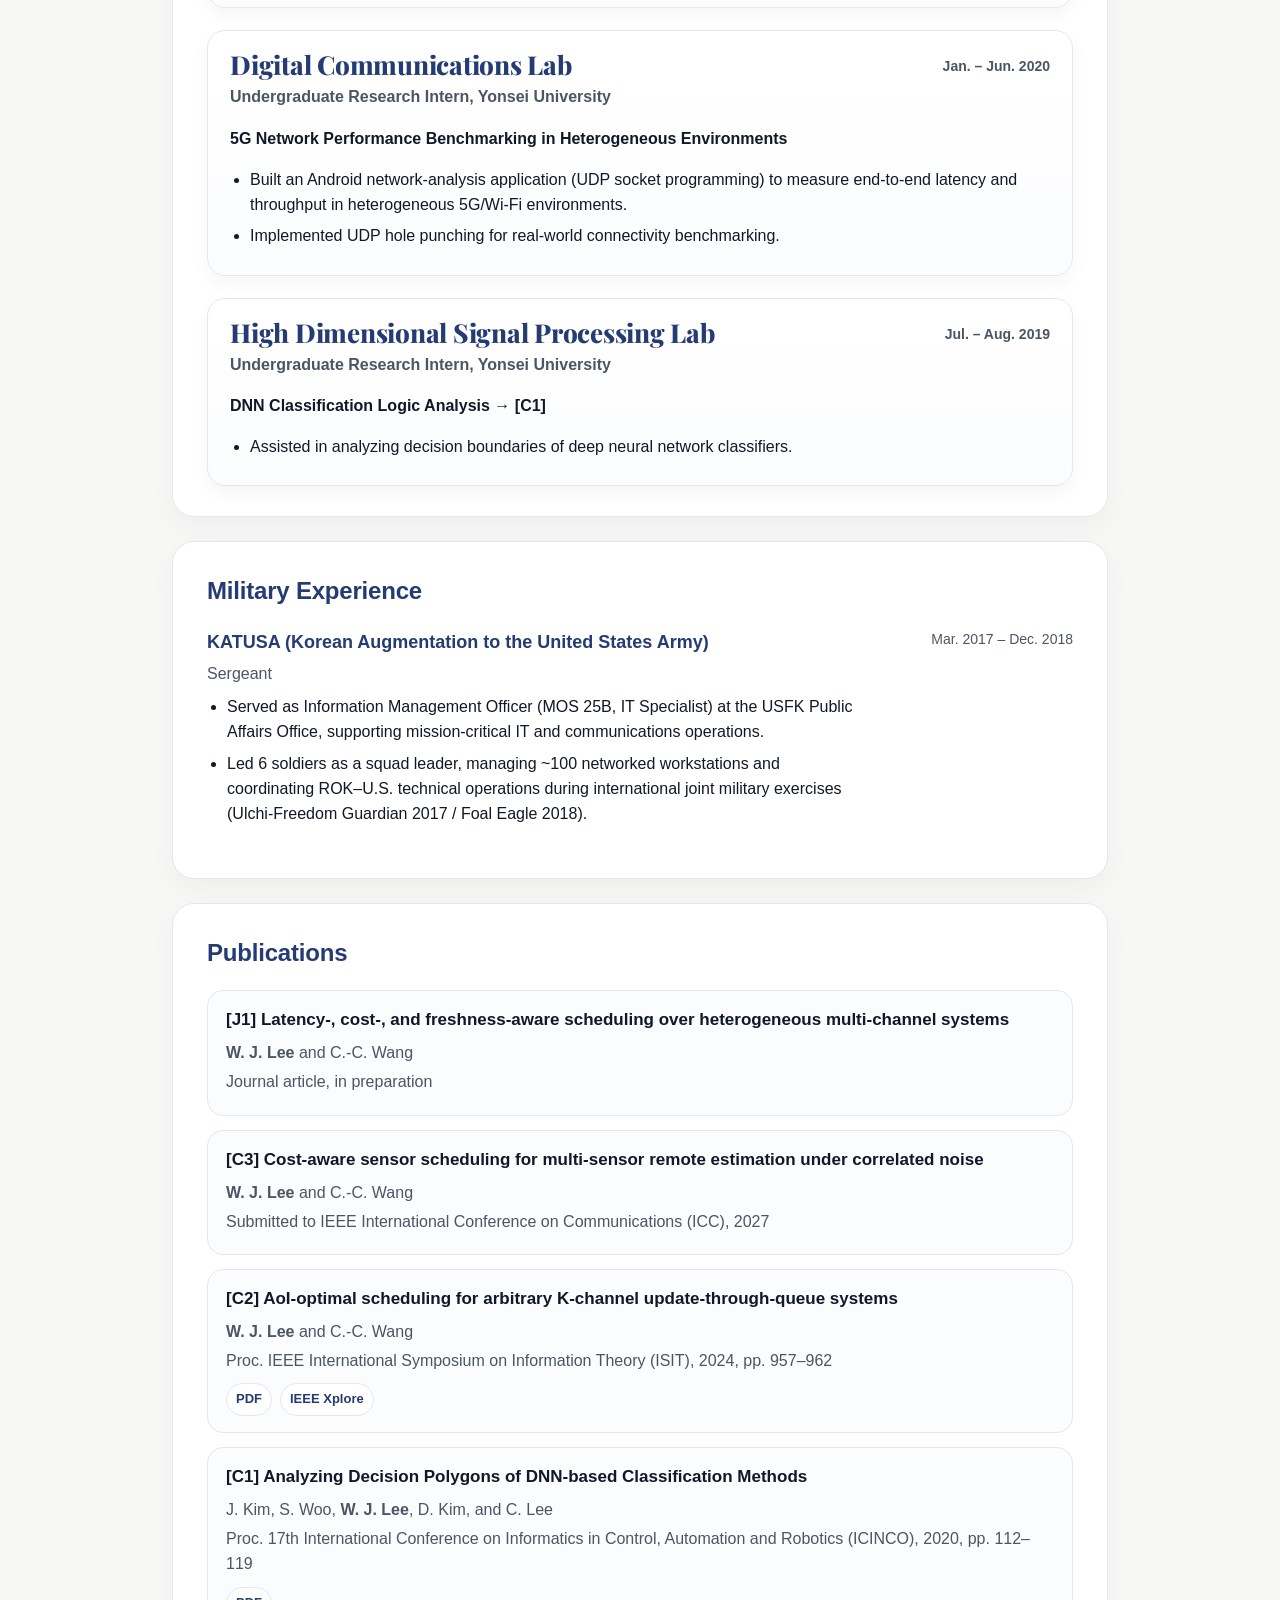
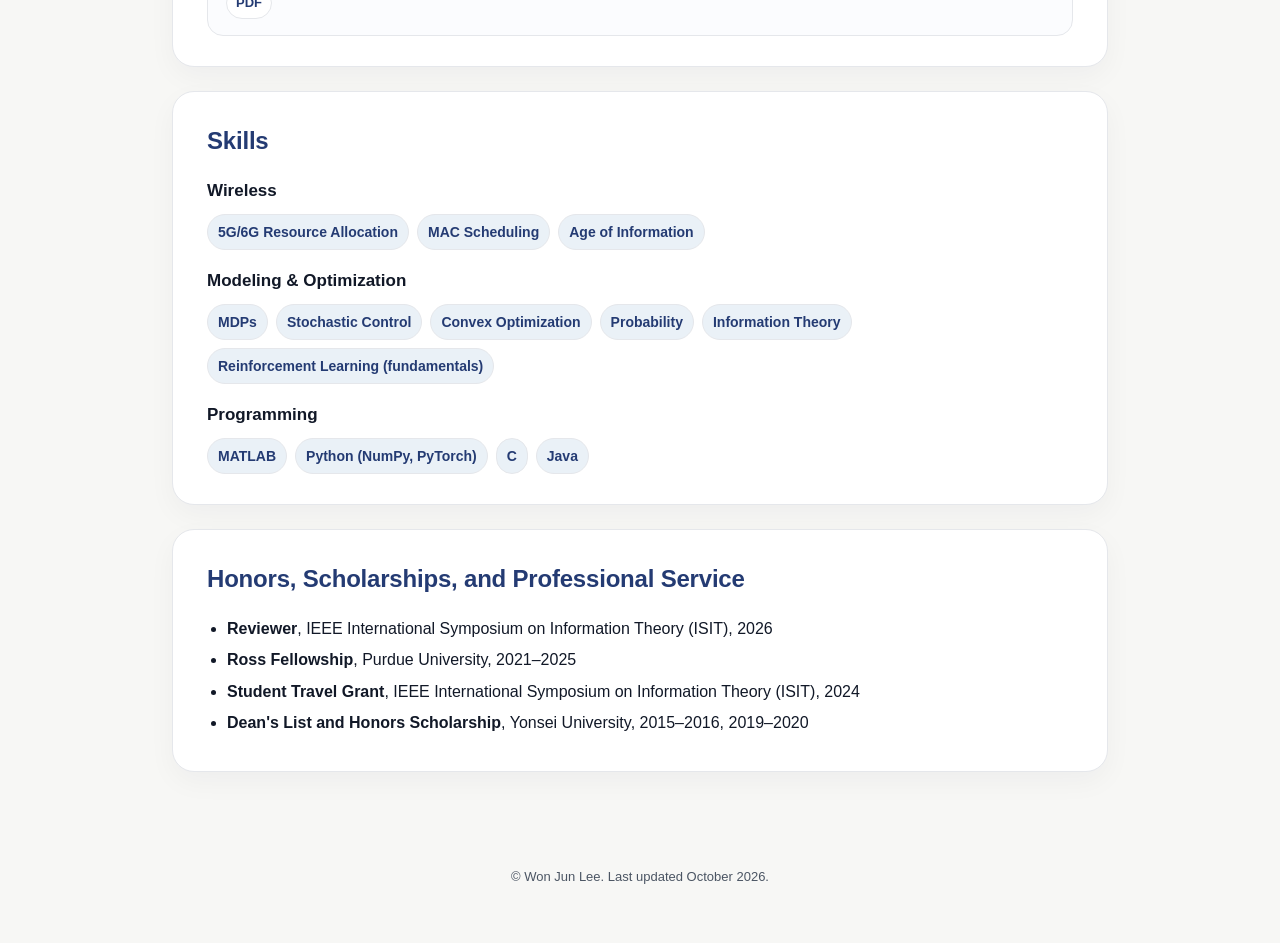
==== commit 16a84cd9: "Sync website and resume md with master CV/Resume (Oct 2026)" ====
--- a/index.html
+++ b/index.html
@@ -28,11 +28,11 @@
           <h1>Won Jun Lee</h1>
           <p class="subtitle">Ph.D. Candidate in Electrical and Computer Engineering, Purdue University</p>
           <p class="summary">
-            I am a Ph.D. candidate in Electrical and Computer Engineering at Purdue University with expertise in
-            <span class="highlight">network scheduling</span>, stochastic optimization, and scalable algorithm design for
-            communication-constrained systems, with a particular focus on <span class="highlight">information freshness</span>.
-            I am interested in research and engineering roles spanning <span class="highlight">cloud and datacenter infrastructure</span>,
-            distributed systems, system optimization, and related technical domains.
+            Ph.D. candidate researcher in <span class="highlight">network scheduling</span>, stochastic optimization, and scalable
+            algorithm design for resource allocation, low-latency communication, and <span class="highlight">information freshness</span>
+            in networked systems. I develop <span class="highlight">provably optimal scheduling policies</span> for multi-channel
+            communication and multi-sensor estimation, and turn structural properties of the optimal policy into algorithms
+            that scale to large systems.
           </p>
 
           <div class="contact-row" aria-label="Contact links">
@@ -45,6 +45,7 @@
               <a href="tel:+17654097003">+1-765-409-7003</a>
             </details>
             <a class="contact-pill" href="https://www.linkedin.com/in/wjlee95/" target="_blank" rel="noopener"><strong>LinkedIn</strong></a>
+            <a class="contact-pill" href="WJLEE_CV.pdf" target="_blank" rel="noopener"><strong>CV</strong></a>
             <a class="contact-pill" href="WJLEE_Resume.pdf" target="_blank" rel="noopener"><strong>Resume</strong></a>
           </div>
         </div>
@@ -64,7 +65,7 @@
           <div class="education-main">
             <h3 class="school-name">Purdue University</h3>
             <p class="degree">Ph.D. Candidate, Electrical and Computer Engineering</p>
-            <p class="education-meta">West Lafayette, IN, U.S. · Aug. 2021 – Present</p>
+            <p class="education-meta">West Lafayette, IN, U.S. · Aug. 2021 – May 2027 (expected)</p>
             <div class="education-tags">
               <a class="meta-chip" href="https://engineering.purdue.edu/~chihw/" target="_blank" rel="noopener">
                 Advisor: Prof. Chih-Chun Wang
@@ -101,20 +102,18 @@
           </div>
 
           <div class="research-project">
-            <p class="project-title">Latency-and-Cost-Aware Channel Scheduling → [C2]</p>
-            <ul>
-              <li>Developed a scheduling and resource-allocation framework for heterogeneous multi-channel systems, jointly optimizing latency, transmission cost, data quality, and information freshness.</li>
-              <li>Designed a structured channel-selection algorithm that systematically computes policy thresholds and enables scalable scheduling decisions in systems with diverse channel attributes.</li>
-              <li>Reduced the computational complexity of finding the scheduling policy from O(N<sup>3</sup>) to O(N), improving the practicality of the approach for larger-scale systems.</li>
-            </ul>
-          </div>
-
-          <div class="research-project">
-            <p class="project-title">Cost-Aware Sensor Scheduling in the Correlated Noise Environment</p>
-            <ul>
-              <li>Developed a cost-aware scheduling framework for multi-sensor systems under correlated noise, targeting efficient estimation under communication and sensing constraints.</li>
-              <li>Designed an estimation method that alleviates the computational burden associated with Kalman filtering in correlated-noise settings, improving tractability for high-dimensional systems.</li>
-              <li>Proposed an optimization approach for balancing estimation error and communication cost in resource-constrained sensing systems.</li>
+            <p class="project-title">AoI-Optimal Scheduling and Resource Allocation for Multi-Channel Wireless Systems → [C2, J1]</p>
+            <ul>
+              <li>Characterized the AoI-optimal scheduling policy for arbitrary <em>K</em>-channel systems as a semi-Markov decision process on the age state: threshold (water-filling) structure with closed-form solutions, and reduced policy computation from O(N<sup>3</sup>) to O(N).</li>
+              <li>Extended the framework to a joint latency–cost–quality–freshness optimization over heterogeneous channels (e.g., cloud vs. edge server selection), with a structured channel-selection algorithm that scales to large systems.</li>
+            </ul>
+          </div>
+
+          <div class="research-project">
+            <p class="project-title">Cost-Aware Multi-Sensor Scheduling for Remote Estimation under Correlated Noise → [C3]</p>
+            <ul>
+              <li>Developed a cost-aware sensor-scheduling framework that decides which sensors transmit under communication and sensing budgets, trading estimation error against cost.</li>
+              <li>Designed an estimation method that alleviates the computational burden of Kalman filtering under correlated noise and remains tractable for high-dimensional systems.</li>
             </ul>
           </div>
         </article>
@@ -129,10 +128,10 @@
           </div>
 
           <div class="research-project">
-            <p class="project-title">5G Network Performance Benchmark in Heterogeneous Environment</p>
-            <ul>
-              <li>Developed an Android-based network analysis application using UDP socket programming to measure end-to-end latency/throughput in heterogeneous network communication environments.</li>
-              <li>Implemented UDP hole punching to support connectivity benchmarking in real-world 5G settings.</li>
+            <p class="project-title">5G Network Performance Benchmarking in Heterogeneous Environments</p>
+            <ul>
+              <li>Built an Android network-analysis application (UDP socket programming) to measure end-to-end latency and throughput in heterogeneous 5G/Wi-Fi environments.</li>
+              <li>Implemented UDP hole punching for real-world connectivity benchmarking.</li>
             </ul>
           </div>
         </article>
@@ -147,7 +146,7 @@
           </div>
 
           <div class="research-project">
-            <p class="project-title">DCN Classification Logic Analysis → [C1]</p>
+            <p class="project-title">DNN Classification Logic Analysis → [C1]</p>
             <ul>
               <li>Assisted in analyzing decision boundaries of deep neural network classifiers.</li>
             </ul>
@@ -159,23 +158,37 @@
     <section id="military" class="section-card">
       <h2>Military Experience</h2>
 
-      <div class="entry">
-        <div>
-          <h3>KATUSA (Korean Augmentation to the United States Army)</h3>
-          <p>Sergeant</p>
-          <ul>
-            <li>Served as a de facto Information Management Officer (25B) at the USFK Public Affairs Office, supporting mission-critical IT and communications operations.</li>
-            <li>Led 6 soldiers as a squad leader while managing approximately 100 network-connected workstations and coordinating technical operations between ROK and U.S. military teams during international joint military exercises.</li>
-          </ul>
-        </div>
-        <div class="entry-meta no-wrap-date">Mar. 2017 – Dec. 2018</div>
-      </div>
+<div class="entry military-entry">
+  <div>
+    <h3>KATUSA (Korean Augmentation to the United States Army)</h3>
+    <p>Sergeant</p>
+    <p class="military-date-mobile">Mar. 2017 – Dec. 2018</p>
+    <ul>
+      <li>Served as Information Management Officer (MOS 25B, IT Specialist) at the USFK Public Affairs Office, supporting mission-critical IT and communications operations.</li>
+      <li>Led 6 soldiers as a squad leader, managing ~100 networked workstations and coordinating ROK–U.S. technical operations during international joint military exercises (Ulchi-Freedom Guardian 2017 / Foal Eagle 2018).</li>
+    </ul>
+  </div>
+  <div class="entry-meta no-wrap-date military-date-desktop">Mar. 2017 – Dec. 2018</div>
+</div>
+
     </section>
 
     <section id="publications" class="section-card">
       <h2>Publications</h2>
 
       <div class="publication-list">
+        <article class="publication">
+          <h3>[J1] Latency-, cost-, and freshness-aware scheduling over heterogeneous multi-channel systems</h3>
+          <p><strong>W. J. Lee</strong> and C.-C. Wang</p>
+          <p>Journal article, in preparation</p>
+        </article>
+
+        <article class="publication">
+          <h3>[C3] Cost-aware sensor scheduling for multi-sensor remote estimation under correlated noise</h3>
+          <p><strong>W. J. Lee</strong> and C.-C. Wang</p>
+          <p>Submitted to IEEE International Conference on Communications (ICC), 2027</p>
+        </article>
+
         <article class="publication">
           <h3>[C2] AoI-optimal scheduling for arbitrary K-channel update-through-queue systems</h3>
           <p><strong>W. J. Lee</strong> and C.-C. Wang</p>
@@ -202,51 +215,51 @@
 
       <div class="skills-grid">
         <div class="skill-group">
-          <h3>Programming & Implementation</h3>
+          <h3>Wireless</h3>
           <div class="skill-tags">
-            <span>Python</span>
-            <span>PyTorch</span>
-            <span>C/C++</span>
-            <span>MATLAB</span>
-            <span>Java/Android</span>
+            <span>5G/6G Resource Allocation</span>
+            <span>MAC Scheduling</span>
+            <span>Age of Information</span>
           </div>
         </div>
 
         <div class="skill-group">
           <h3>Modeling & Optimization</h3>
           <div class="skill-tags">
+            <span>MDPs</span>
+            <span>Stochastic Control</span>
             <span>Convex Optimization</span>
-            <span>Control</span>
+            <span>Probability</span>
             <span>Information Theory</span>
-            <span>Stochastic Processes</span>
+            <span>Reinforcement Learning (fundamentals)</span>
           </div>
         </div>
 
         <div class="skill-group">
-          <h3>Research Areas</h3>
+          <h3>Programming</h3>
           <div class="skill-tags">
-            <span>Network Scheduling</span>
-            <span>Cloud Infrastructure</span>
-            <span>IoT</span>
-            <span>Information Freshness</span>
+            <span>MATLAB</span>
+            <span>Python (NumPy, PyTorch)</span>
+            <span>C</span>
+            <span>Java</span>
           </div>
         </div>
       </div>
     </section>
 
     <section id="honors" class="section-card">
-      <h2>Awards, Honors, and Academic Activities</h2>
+      <h2>Honors, Scholarships, and Professional Service</h2>
       <ul>
         <li><strong>Reviewer</strong>, IEEE International Symposium on Information Theory (ISIT), 2026</li>
         <li><strong>Ross Fellowship</strong>, Purdue University, 2021–2025</li>
         <li><strong>Student Travel Grant</strong>, IEEE International Symposium on Information Theory (ISIT), 2024</li>
-        <li><strong>Dean's List</strong>, Yonsei University, 2015–2016, 2019–2020</li>
+        <li><strong>Dean's List and Honors Scholarship</strong>, Yonsei University, 2015–2016, 2019–2020</li>
       </ul>
     </section>
   </main>
 
   <footer class="footer">
-    <p>© Won Jun Lee. Last updated 2026.</p>
+    <p>© Won Jun Lee. Last updated October 2026.</p>
   </footer>
 </body>
 </html>
--- a/resume_web.css
+++ b/resume_web.css
@@ -139,8 +139,8 @@
 }
 
 .profile-photo-placeholder {
-  width: 158px;
-  height: 158px;
+  width: 225px;
+  height: 225px;
   border-radius: 50%;
   border: 2px solid var(--accent);
   background:
@@ -504,6 +504,12 @@
   text-align: center;
 }
 
+@media (max-width: 420px) {
+  .contact-row {
+    grid-template-columns: 1fr;
+  }
+}
+
 @media (max-width: 720px) {
   .nav {
     align-items: flex-start;
@@ -559,14 +565,22 @@
     text-align: left;
   }
 
-  .contact-row {
-    align-items: flex-start;
-  }
-
-  .contact-reveal {
-    width: 100%;
-  }
-
+.contact-row {
+  display: grid;
+  grid-template-columns: repeat(2, minmax(0, 1fr));
+  gap: 10px;
+  align-items: stretch;
+}
+
+.contact-reveal,
+.contact-pill {
+  width: 100%;
+  justify-content: center;
+}
+
+.contact-reveal a {
+  margin-left: 8px;
+}
   .education-item {
     padding: 17px 18px;
   }
@@ -600,4 +614,33 @@
     text-align: left;
     padding-top: 0;
   }
-}
+
+  .military-entry {
+    grid-template-columns: 1fr;
+  }
+
+  .military-date-desktop {
+    display: none;
+  }
+
+  .military-date-mobile {
+    display: block;
+    margin: 3px 0 10px;
+    color: var(--muted);
+    font-size: 14px;
+    font-weight: 700;
+    white-space: nowrap;
+  }
+}
+
+
+
+.military-date-mobile {
+  display: none;
+}
+
+.no-wrap-date {
+  white-space: nowrap;
+}
+
+
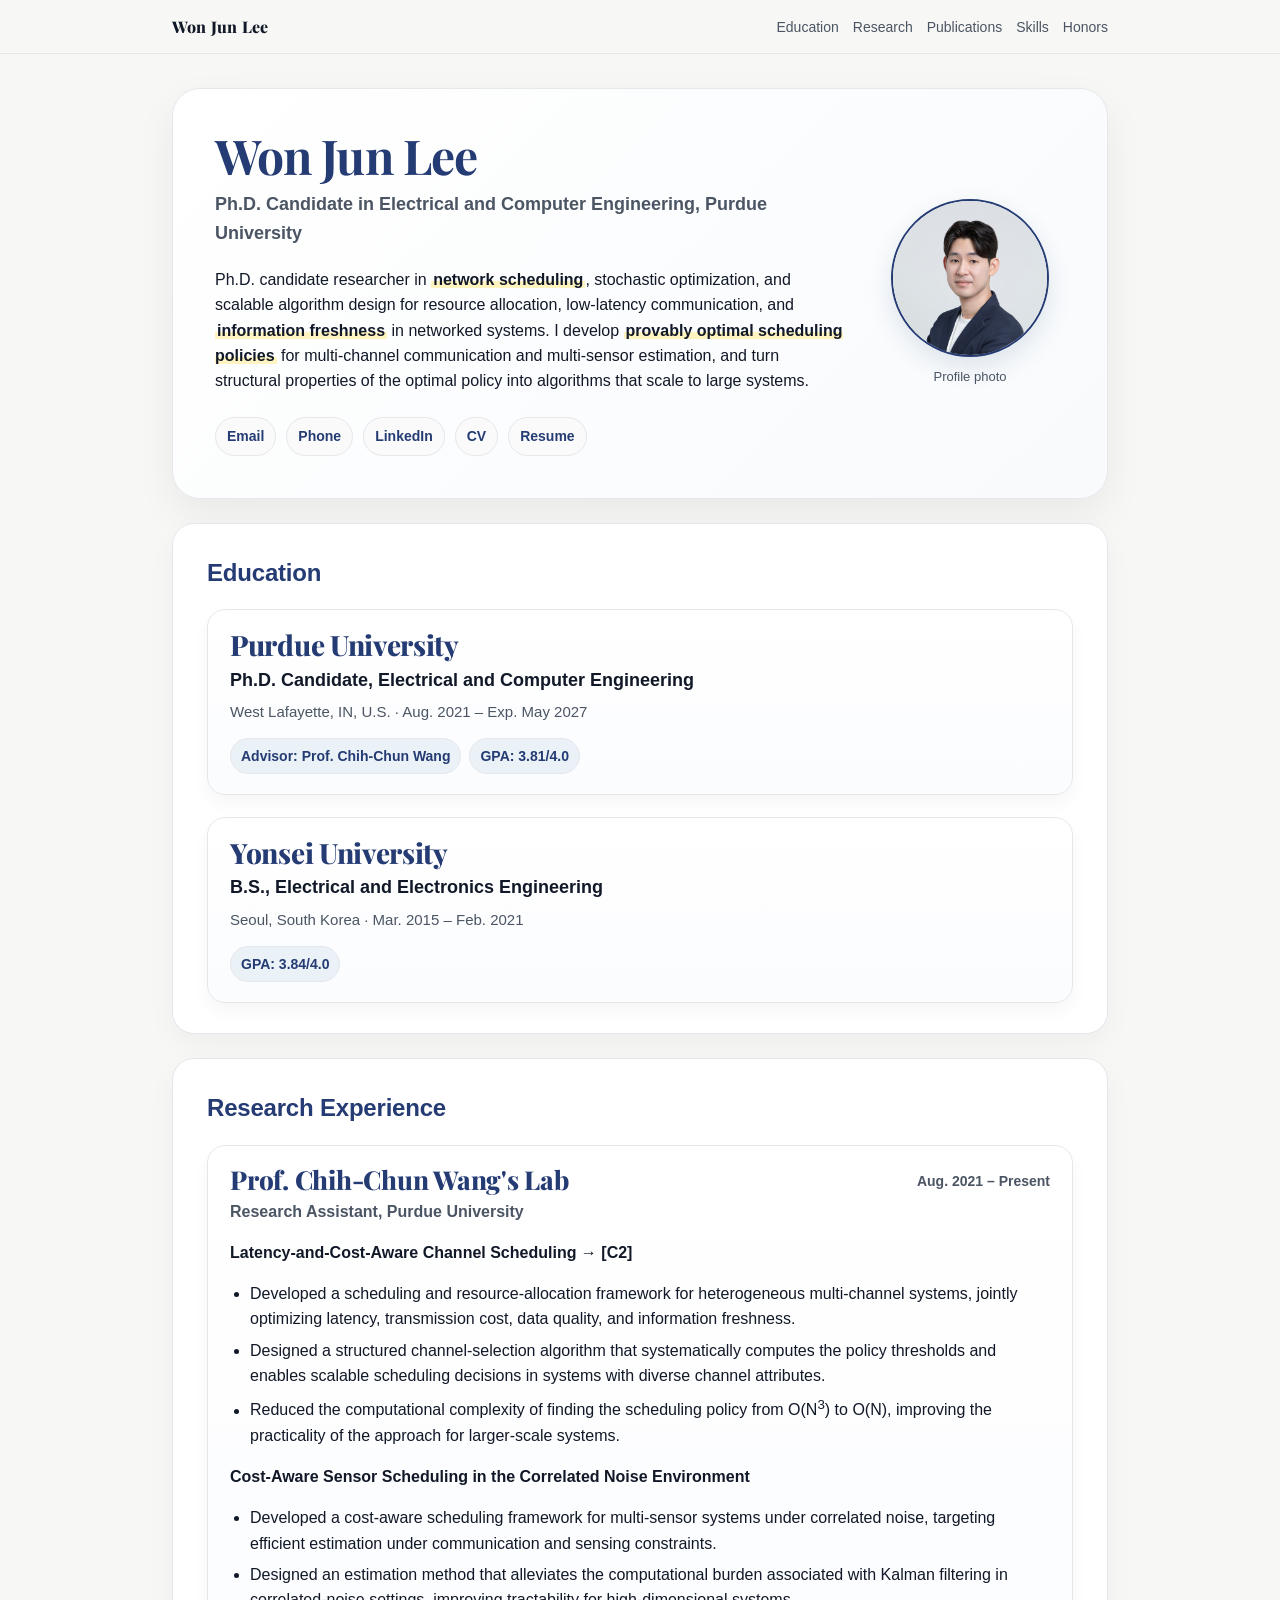
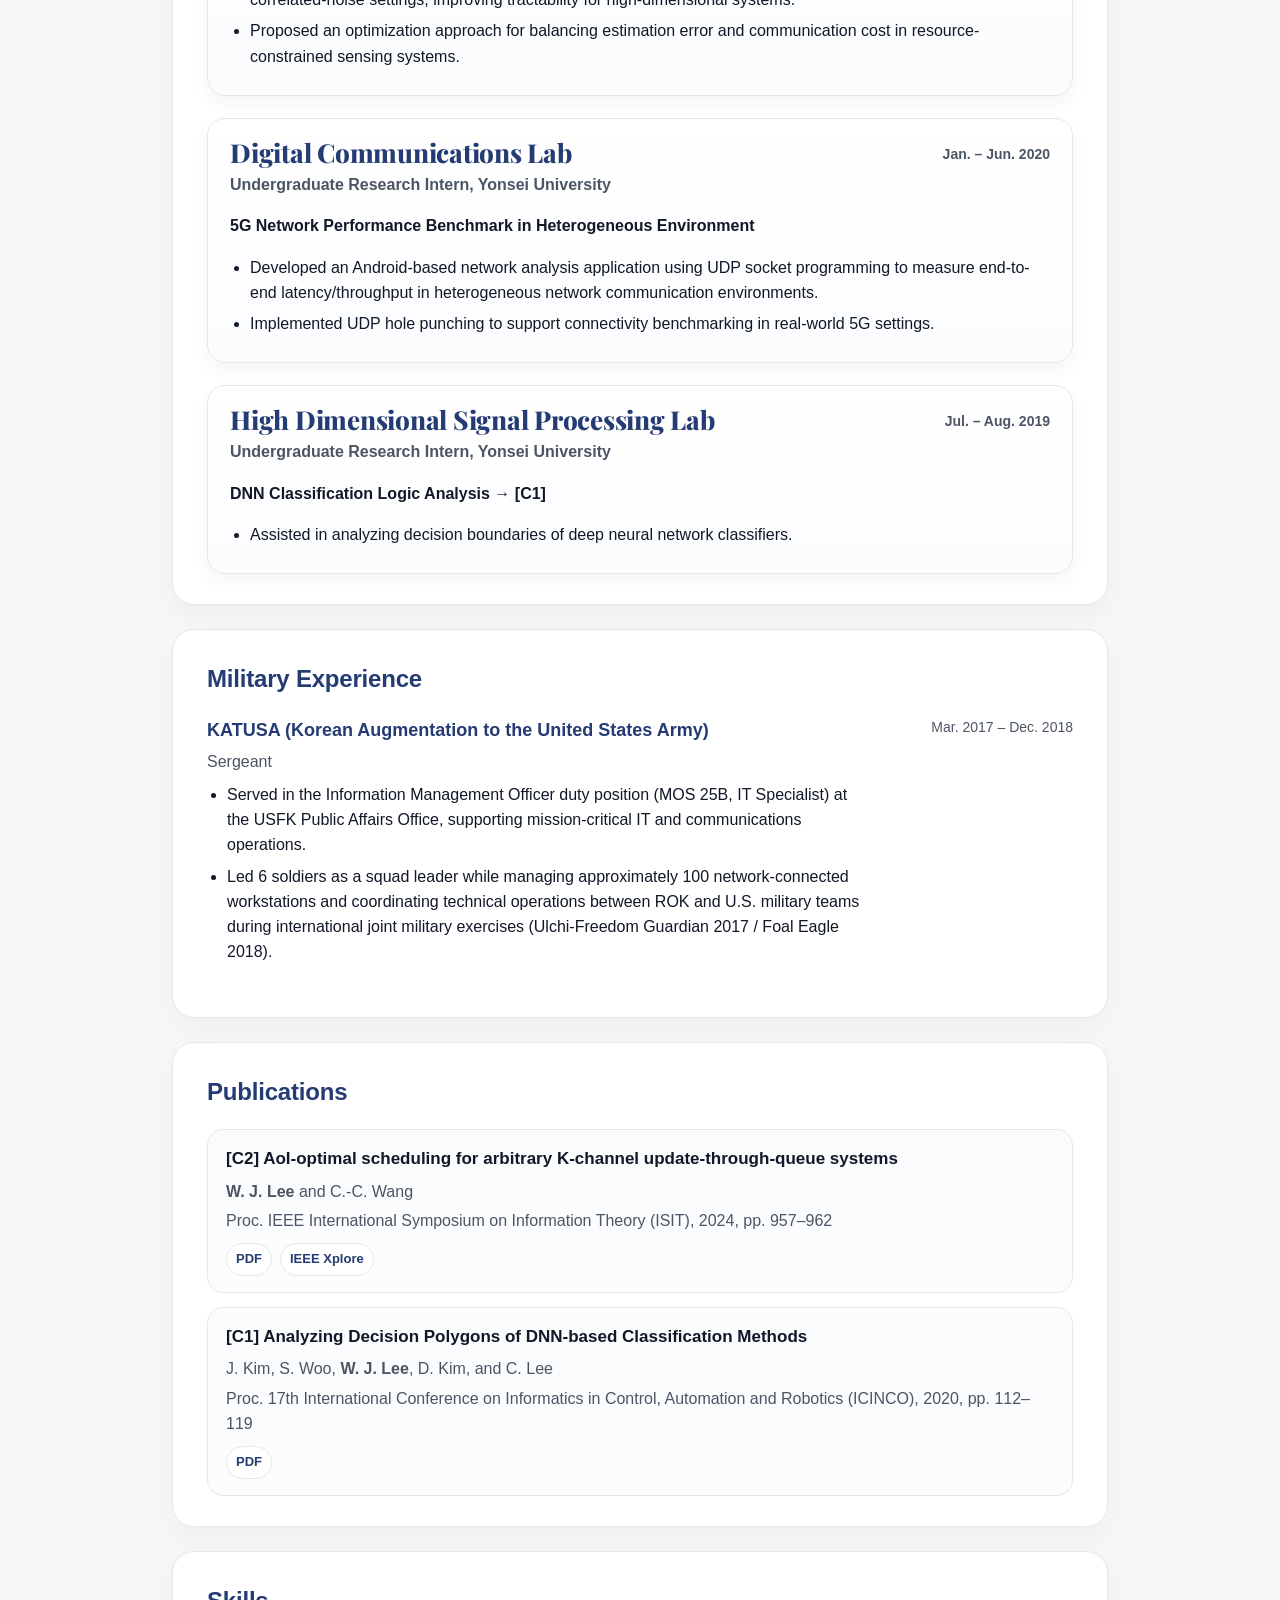
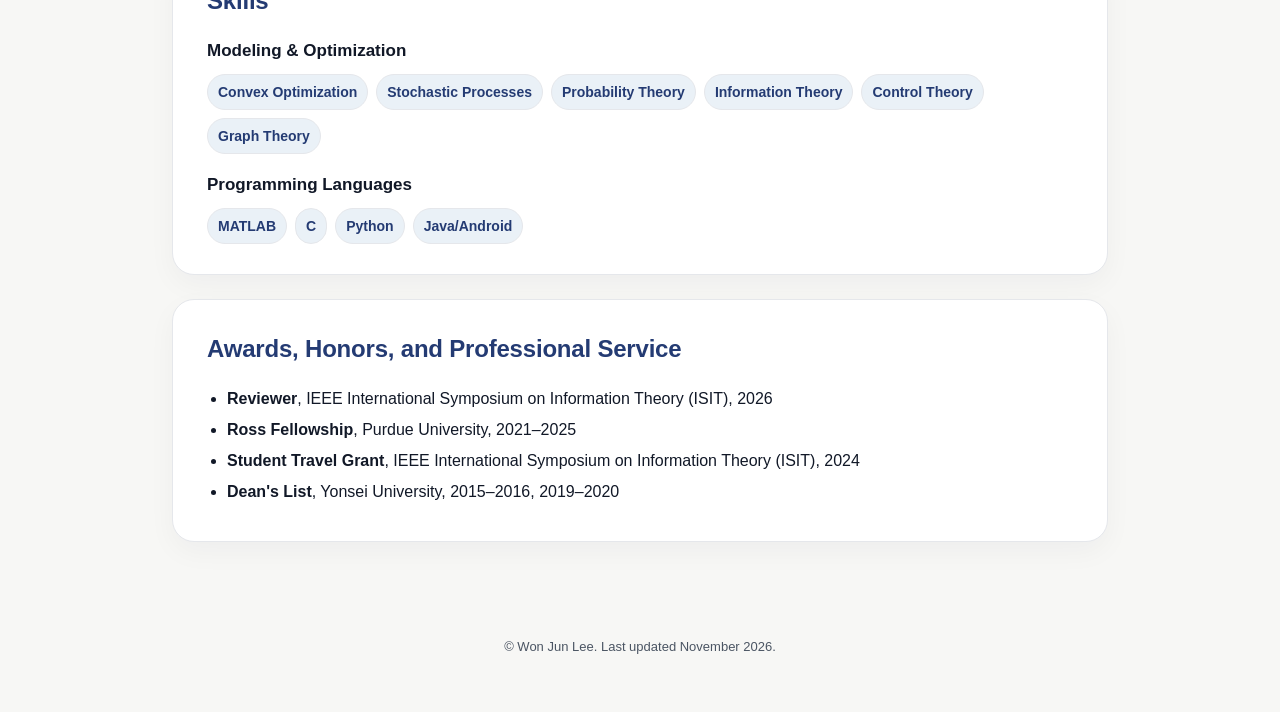
==== commit 1e37cc34: "Sync website and resume md with WJLEE_Resume.pdf (Nov 2026)" ====
--- a/index.html
+++ b/index.html
@@ -65,7 +65,7 @@
           <div class="education-main">
             <h3 class="school-name">Purdue University</h3>
             <p class="degree">Ph.D. Candidate, Electrical and Computer Engineering</p>
-            <p class="education-meta">West Lafayette, IN, U.S. · Aug. 2021 – May 2027 (expected)</p>
+            <p class="education-meta">West Lafayette, IN, U.S. · Aug. 2021 – Exp. May 2027</p>
             <div class="education-tags">
               <a class="meta-chip" href="https://engineering.purdue.edu/~chihw/" target="_blank" rel="noopener">
                 Advisor: Prof. Chih-Chun Wang
@@ -102,18 +102,20 @@
           </div>
 
           <div class="research-project">
-            <p class="project-title">AoI-Optimal Scheduling and Resource Allocation for Multi-Channel Wireless Systems → [C2, J1]</p>
-            <ul>
-              <li>Characterized the AoI-optimal scheduling policy for arbitrary <em>K</em>-channel systems as a semi-Markov decision process on the age state: threshold (water-filling) structure with closed-form solutions, and reduced policy computation from O(N<sup>3</sup>) to O(N).</li>
-              <li>Extended the framework to a joint latency–cost–quality–freshness optimization over heterogeneous channels (e.g., cloud vs. edge server selection), with a structured channel-selection algorithm that scales to large systems.</li>
-            </ul>
-          </div>
-
-          <div class="research-project">
-            <p class="project-title">Cost-Aware Multi-Sensor Scheduling for Remote Estimation under Correlated Noise → [C3]</p>
-            <ul>
-              <li>Developed a cost-aware sensor-scheduling framework that decides which sensors transmit under communication and sensing budgets, trading estimation error against cost.</li>
-              <li>Designed an estimation method that alleviates the computational burden of Kalman filtering under correlated noise and remains tractable for high-dimensional systems.</li>
+            <p class="project-title">Latency-and-Cost-Aware Channel Scheduling → [C2]</p>
+            <ul>
+              <li>Developed a scheduling and resource-allocation framework for heterogeneous multi-channel systems, jointly optimizing latency, transmission cost, data quality, and information freshness.</li>
+              <li>Designed a structured channel-selection algorithm that systematically computes the policy thresholds and enables scalable scheduling decisions in systems with diverse channel attributes.</li>
+              <li>Reduced the computational complexity of finding the scheduling policy from O(N<sup>3</sup>) to O(N), improving the practicality of the approach for larger-scale systems.</li>
+            </ul>
+          </div>
+
+          <div class="research-project">
+            <p class="project-title">Cost-Aware Sensor Scheduling in the Correlated Noise Environment</p>
+            <ul>
+              <li>Developed a cost-aware scheduling framework for multi-sensor systems under correlated noise, targeting efficient estimation under communication and sensing constraints.</li>
+              <li>Designed an estimation method that alleviates the computational burden associated with Kalman filtering in correlated-noise settings, improving tractability for high-dimensional systems.</li>
+              <li>Proposed an optimization approach for balancing estimation error and communication cost in resource-constrained sensing systems.</li>
             </ul>
           </div>
         </article>
@@ -128,10 +130,10 @@
           </div>
 
           <div class="research-project">
-            <p class="project-title">5G Network Performance Benchmarking in Heterogeneous Environments</p>
-            <ul>
-              <li>Built an Android network-analysis application (UDP socket programming) to measure end-to-end latency and throughput in heterogeneous 5G/Wi-Fi environments.</li>
-              <li>Implemented UDP hole punching for real-world connectivity benchmarking.</li>
+            <p class="project-title">5G Network Performance Benchmark in Heterogeneous Environment</p>
+            <ul>
+              <li>Developed an Android-based network analysis application using UDP socket programming to measure end-to-end latency/throughput in heterogeneous network communication environments.</li>
+              <li>Implemented UDP hole punching to support connectivity benchmarking in real-world 5G settings.</li>
             </ul>
           </div>
         </article>
@@ -164,8 +166,8 @@
     <p>Sergeant</p>
     <p class="military-date-mobile">Mar. 2017 – Dec. 2018</p>
     <ul>
-      <li>Served as Information Management Officer (MOS 25B, IT Specialist) at the USFK Public Affairs Office, supporting mission-critical IT and communications operations.</li>
-      <li>Led 6 soldiers as a squad leader, managing ~100 networked workstations and coordinating ROK–U.S. technical operations during international joint military exercises (Ulchi-Freedom Guardian 2017 / Foal Eagle 2018).</li>
+      <li>Served in the Information Management Officer duty position (MOS 25B, IT Specialist) at the USFK Public Affairs Office, supporting mission-critical IT and communications operations.</li>
+      <li>Led 6 soldiers as a squad leader while managing approximately 100 network-connected workstations and coordinating technical operations between ROK and U.S. military teams during international joint military exercises (Ulchi-Freedom Guardian 2017 / Foal Eagle 2018).</li>
     </ul>
   </div>
   <div class="entry-meta no-wrap-date military-date-desktop">Mar. 2017 – Dec. 2018</div>
@@ -177,18 +179,6 @@
       <h2>Publications</h2>
 
       <div class="publication-list">
-        <article class="publication">
-          <h3>[J1] Latency-, cost-, and freshness-aware scheduling over heterogeneous multi-channel systems</h3>
-          <p><strong>W. J. Lee</strong> and C.-C. Wang</p>
-          <p>Journal article, in preparation</p>
-        </article>
-
-        <article class="publication">
-          <h3>[C3] Cost-aware sensor scheduling for multi-sensor remote estimation under correlated noise</h3>
-          <p><strong>W. J. Lee</strong> and C.-C. Wang</p>
-          <p>Submitted to IEEE International Conference on Communications (ICC), 2027</p>
-        </article>
-
         <article class="publication">
           <h3>[C2] AoI-optimal scheduling for arbitrary K-channel update-through-queue systems</h3>
           <p><strong>W. J. Lee</strong> and C.-C. Wang</p>
@@ -215,51 +205,42 @@
 
       <div class="skills-grid">
         <div class="skill-group">
-          <h3>Wireless</h3>
-          <div class="skill-tags">
-            <span>5G/6G Resource Allocation</span>
-            <span>MAC Scheduling</span>
-            <span>Age of Information</span>
-          </div>
-        </div>
-
-        <div class="skill-group">
           <h3>Modeling & Optimization</h3>
           <div class="skill-tags">
-            <span>MDPs</span>
-            <span>Stochastic Control</span>
             <span>Convex Optimization</span>
-            <span>Probability</span>
+            <span>Stochastic Processes</span>
+            <span>Probability Theory</span>
             <span>Information Theory</span>
-            <span>Reinforcement Learning (fundamentals)</span>
+            <span>Control Theory</span>
+            <span>Graph Theory</span>
           </div>
         </div>
 
         <div class="skill-group">
-          <h3>Programming</h3>
+          <h3>Programming Languages</h3>
           <div class="skill-tags">
             <span>MATLAB</span>
-            <span>Python (NumPy, PyTorch)</span>
             <span>C</span>
-            <span>Java</span>
+            <span>Python</span>
+            <span>Java/Android</span>
           </div>
         </div>
       </div>
     </section>
 
     <section id="honors" class="section-card">
-      <h2>Honors, Scholarships, and Professional Service</h2>
+      <h2>Awards, Honors, and Professional Service</h2>
       <ul>
         <li><strong>Reviewer</strong>, IEEE International Symposium on Information Theory (ISIT), 2026</li>
         <li><strong>Ross Fellowship</strong>, Purdue University, 2021–2025</li>
         <li><strong>Student Travel Grant</strong>, IEEE International Symposium on Information Theory (ISIT), 2024</li>
-        <li><strong>Dean's List and Honors Scholarship</strong>, Yonsei University, 2015–2016, 2019–2020</li>
+        <li><strong>Dean's List</strong>, Yonsei University, 2015–2016, 2019–2020</li>
       </ul>
     </section>
   </main>
 
   <footer class="footer">
-    <p>© Won Jun Lee. Last updated October 2026.</p>
+    <p>© Won Jun Lee. Last updated November 2026.</p>
   </footer>
 </body>
 </html>
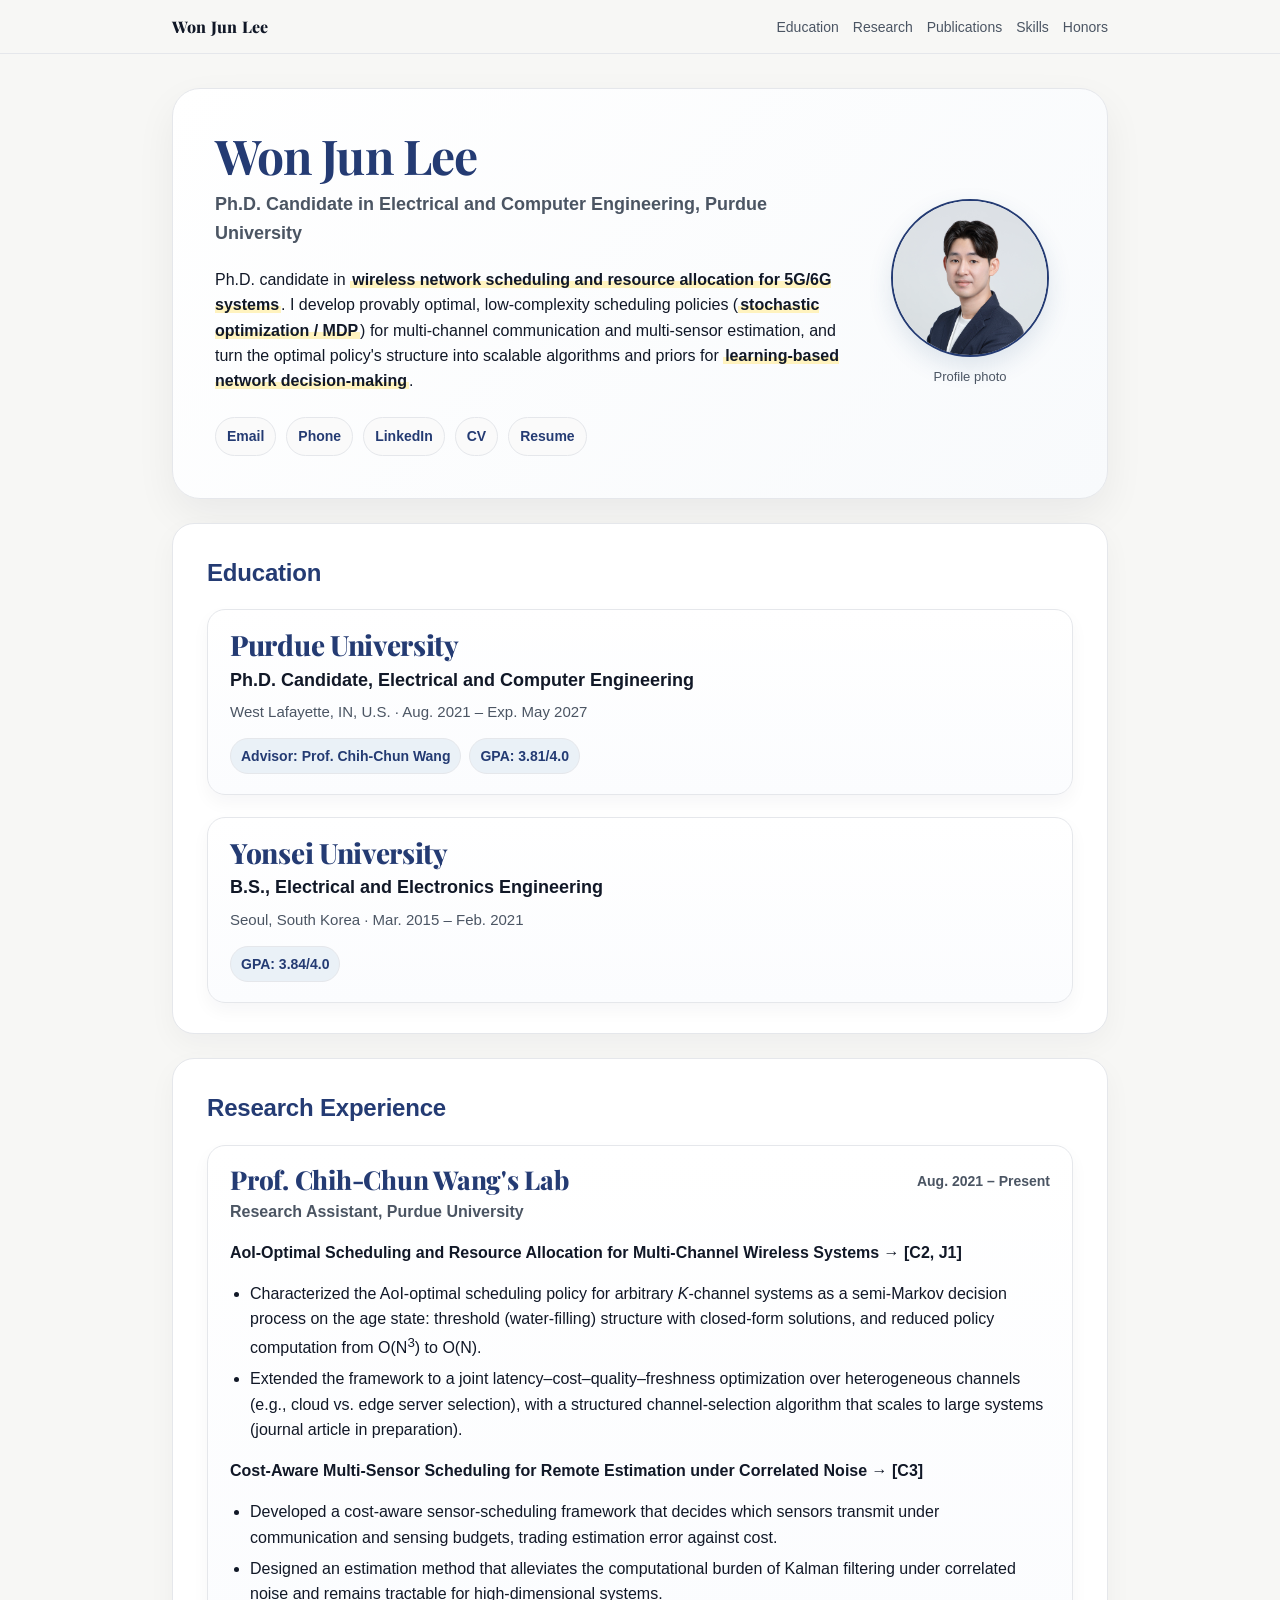
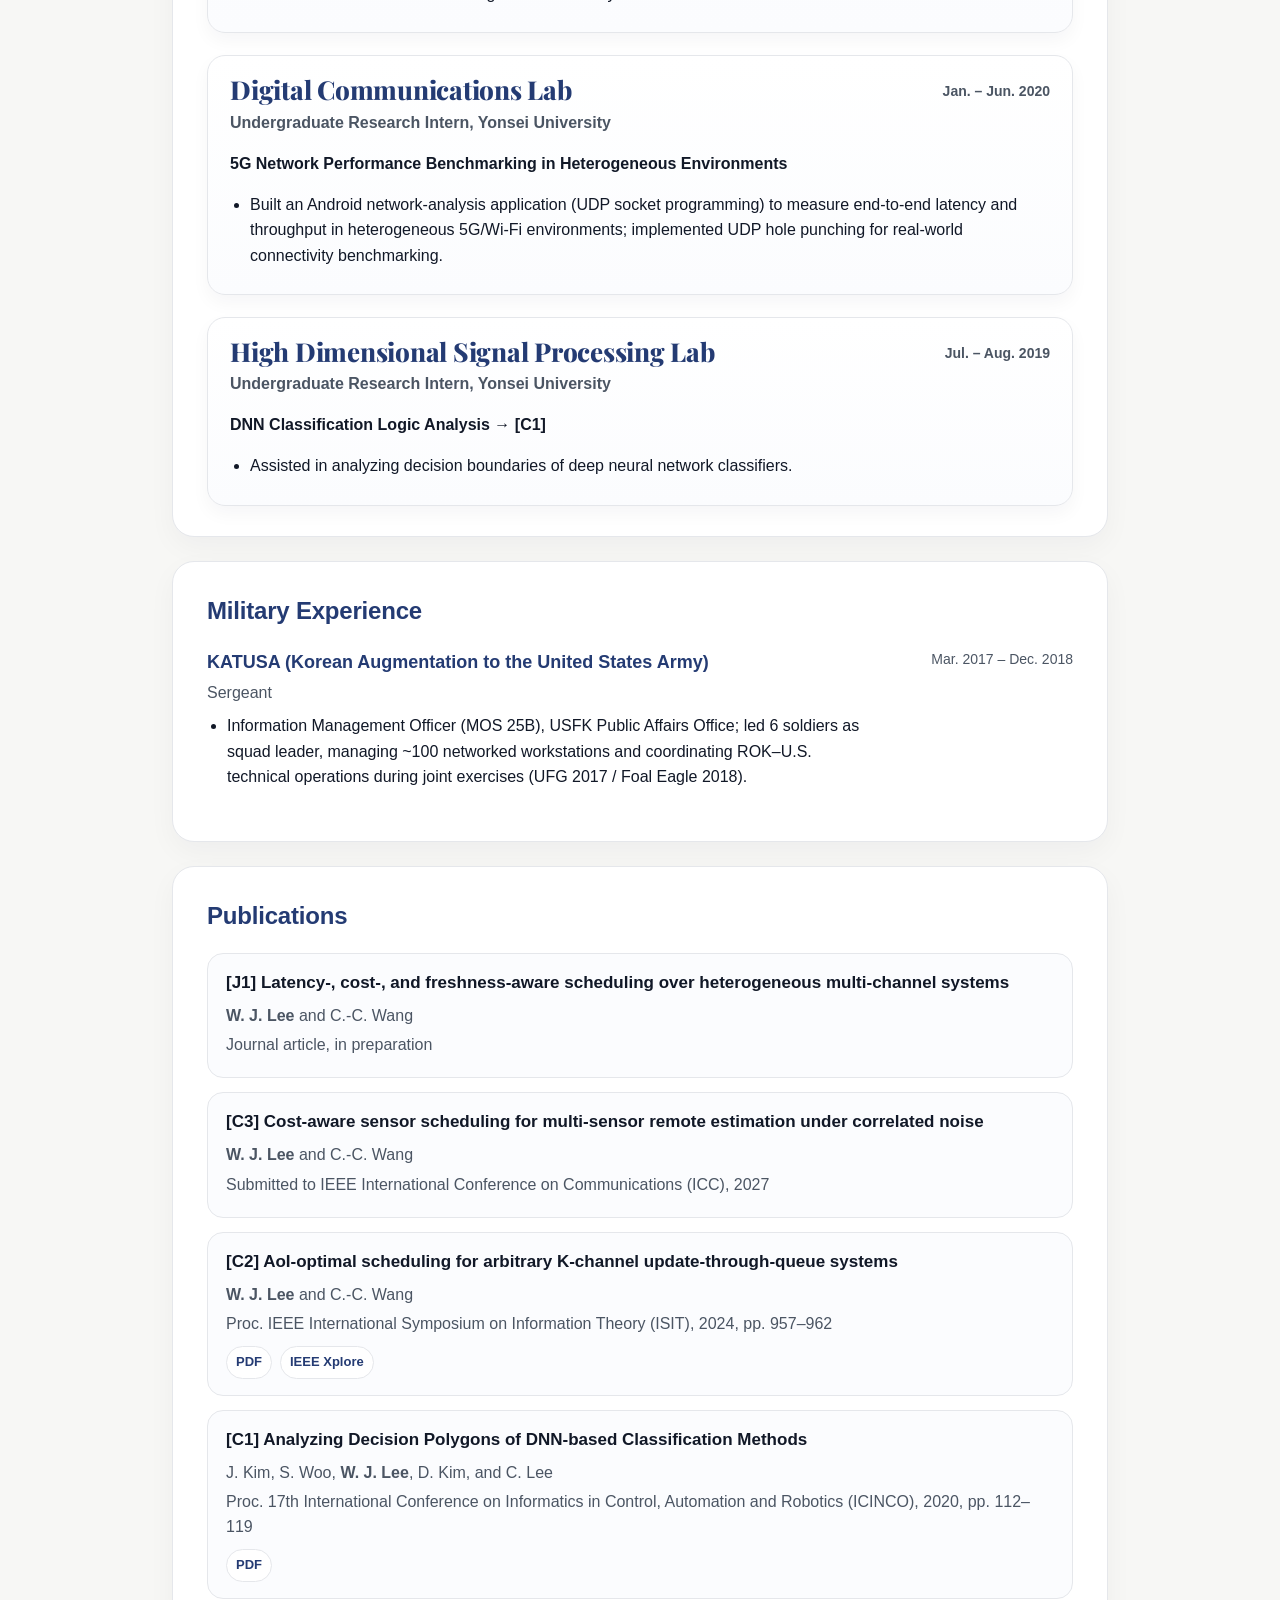
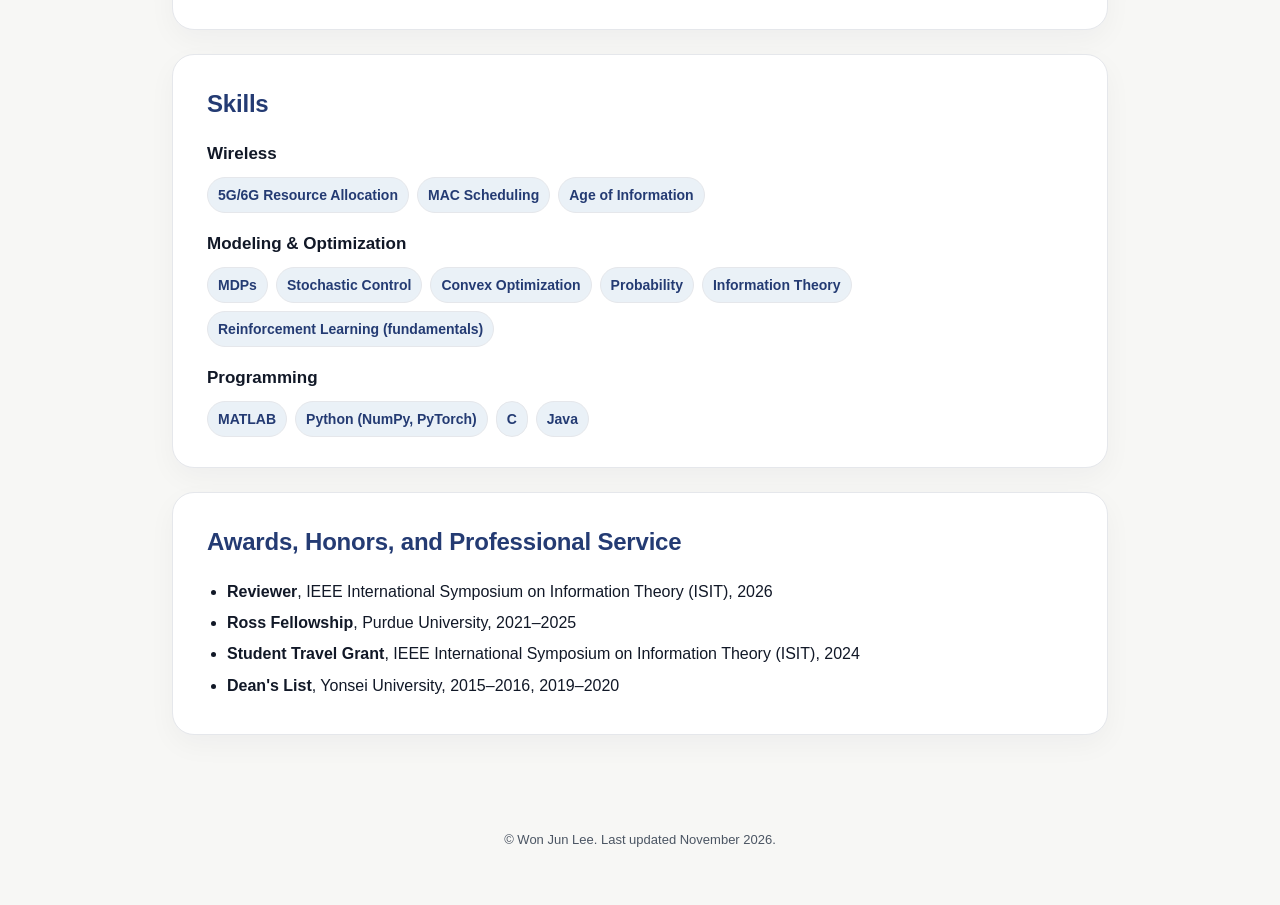
==== commit 8386955d: "Sync website and resume md with updated WJLEE_Resume.pdf (Nov 2026)" ====
--- a/index.html
+++ b/index.html
@@ -4,7 +4,7 @@
   <meta charset="UTF-8">
   <meta name="viewport" content="width=device-width, initial-scale=1.0">
   <title>Won Jun Lee</title>
-  <meta name="description" content="Won Jun Lee, Ph.D. Candidate in Electrical and Computer Engineering at Purdue University. Research in network scheduling, stochastic optimization, and information freshness.">
+  <meta name="description" content="Won Jun Lee, Ph.D. Candidate in Electrical and Computer Engineering at Purdue University. Research in wireless network scheduling and resource allocation for 5G/6G systems, stochastic optimization, and Age of Information.">
   <link rel="stylesheet" href="resume_web.css">
 </head>
 <body>
@@ -28,11 +28,10 @@
           <h1>Won Jun Lee</h1>
           <p class="subtitle">Ph.D. Candidate in Electrical and Computer Engineering, Purdue University</p>
           <p class="summary">
-            Ph.D. candidate researcher in <span class="highlight">network scheduling</span>, stochastic optimization, and scalable
-            algorithm design for resource allocation, low-latency communication, and <span class="highlight">information freshness</span>
-            in networked systems. I develop <span class="highlight">provably optimal scheduling policies</span> for multi-channel
-            communication and multi-sensor estimation, and turn structural properties of the optimal policy into algorithms
-            that scale to large systems.
+            Ph.D. candidate in <span class="highlight">wireless network scheduling and resource allocation for 5G/6G systems</span>.
+            I develop provably optimal, low-complexity scheduling policies (<span class="highlight">stochastic optimization / MDP</span>)
+            for multi-channel communication and multi-sensor estimation, and turn the optimal policy's structure into scalable
+            algorithms and priors for <span class="highlight">learning-based network decision-making</span>.
           </p>
 
           <div class="contact-row" aria-label="Contact links">
@@ -102,20 +101,18 @@
           </div>
 
           <div class="research-project">
-            <p class="project-title">Latency-and-Cost-Aware Channel Scheduling → [C2]</p>
-            <ul>
-              <li>Developed a scheduling and resource-allocation framework for heterogeneous multi-channel systems, jointly optimizing latency, transmission cost, data quality, and information freshness.</li>
-              <li>Designed a structured channel-selection algorithm that systematically computes the policy thresholds and enables scalable scheduling decisions in systems with diverse channel attributes.</li>
-              <li>Reduced the computational complexity of finding the scheduling policy from O(N<sup>3</sup>) to O(N), improving the practicality of the approach for larger-scale systems.</li>
-            </ul>
-          </div>
-
-          <div class="research-project">
-            <p class="project-title">Cost-Aware Sensor Scheduling in the Correlated Noise Environment</p>
-            <ul>
-              <li>Developed a cost-aware scheduling framework for multi-sensor systems under correlated noise, targeting efficient estimation under communication and sensing constraints.</li>
-              <li>Designed an estimation method that alleviates the computational burden associated with Kalman filtering in correlated-noise settings, improving tractability for high-dimensional systems.</li>
-              <li>Proposed an optimization approach for balancing estimation error and communication cost in resource-constrained sensing systems.</li>
+            <p class="project-title">AoI-Optimal Scheduling and Resource Allocation for Multi-Channel Wireless Systems → [C2, J1]</p>
+            <ul>
+              <li>Characterized the AoI-optimal scheduling policy for arbitrary <em>K</em>-channel systems as a semi-Markov decision process on the age state: threshold (water-filling) structure with closed-form solutions, and reduced policy computation from O(N<sup>3</sup>) to O(N).</li>
+              <li>Extended the framework to a joint latency–cost–quality–freshness optimization over heterogeneous channels (e.g., cloud vs. edge server selection), with a structured channel-selection algorithm that scales to large systems (journal article in preparation).</li>
+            </ul>
+          </div>
+
+          <div class="research-project">
+            <p class="project-title">Cost-Aware Multi-Sensor Scheduling for Remote Estimation under Correlated Noise → [C3]</p>
+            <ul>
+              <li>Developed a cost-aware sensor-scheduling framework that decides which sensors transmit under communication and sensing budgets, trading estimation error against cost.</li>
+              <li>Designed an estimation method that alleviates the computational burden of Kalman filtering under correlated noise and remains tractable for high-dimensional systems.</li>
             </ul>
           </div>
         </article>
@@ -130,10 +127,9 @@
           </div>
 
           <div class="research-project">
-            <p class="project-title">5G Network Performance Benchmark in Heterogeneous Environment</p>
-            <ul>
-              <li>Developed an Android-based network analysis application using UDP socket programming to measure end-to-end latency/throughput in heterogeneous network communication environments.</li>
-              <li>Implemented UDP hole punching to support connectivity benchmarking in real-world 5G settings.</li>
+            <p class="project-title">5G Network Performance Benchmarking in Heterogeneous Environments</p>
+            <ul>
+              <li>Built an Android network-analysis application (UDP socket programming) to measure end-to-end latency and throughput in heterogeneous 5G/Wi-Fi environments; implemented UDP hole punching for real-world connectivity benchmarking.</li>
             </ul>
           </div>
         </article>
@@ -166,8 +162,7 @@
     <p>Sergeant</p>
     <p class="military-date-mobile">Mar. 2017 – Dec. 2018</p>
     <ul>
-      <li>Served in the Information Management Officer duty position (MOS 25B, IT Specialist) at the USFK Public Affairs Office, supporting mission-critical IT and communications operations.</li>
-      <li>Led 6 soldiers as a squad leader while managing approximately 100 network-connected workstations and coordinating technical operations between ROK and U.S. military teams during international joint military exercises (Ulchi-Freedom Guardian 2017 / Foal Eagle 2018).</li>
+      <li>Information Management Officer (MOS 25B), USFK Public Affairs Office; led 6 soldiers as squad leader, managing ~100 networked workstations and coordinating ROK–U.S. technical operations during joint exercises (UFG 2017 / Foal Eagle 2018).</li>
     </ul>
   </div>
   <div class="entry-meta no-wrap-date military-date-desktop">Mar. 2017 – Dec. 2018</div>
@@ -179,6 +174,18 @@
       <h2>Publications</h2>
 
       <div class="publication-list">
+        <article class="publication">
+          <h3>[J1] Latency-, cost-, and freshness-aware scheduling over heterogeneous multi-channel systems</h3>
+          <p><strong>W. J. Lee</strong> and C.-C. Wang</p>
+          <p>Journal article, in preparation</p>
+        </article>
+
+        <article class="publication">
+          <h3>[C3] Cost-aware sensor scheduling for multi-sensor remote estimation under correlated noise</h3>
+          <p><strong>W. J. Lee</strong> and C.-C. Wang</p>
+          <p>Submitted to IEEE International Conference on Communications (ICC), 2027</p>
+        </article>
+
         <article class="publication">
           <h3>[C2] AoI-optimal scheduling for arbitrary K-channel update-through-queue systems</h3>
           <p><strong>W. J. Lee</strong> and C.-C. Wang</p>
@@ -205,24 +212,33 @@
 
       <div class="skills-grid">
         <div class="skill-group">
+          <h3>Wireless</h3>
+          <div class="skill-tags">
+            <span>5G/6G Resource Allocation</span>
+            <span>MAC Scheduling</span>
+            <span>Age of Information</span>
+          </div>
+        </div>
+
+        <div class="skill-group">
           <h3>Modeling & Optimization</h3>
           <div class="skill-tags">
+            <span>MDPs</span>
+            <span>Stochastic Control</span>
             <span>Convex Optimization</span>
-            <span>Stochastic Processes</span>
-            <span>Probability Theory</span>
+            <span>Probability</span>
             <span>Information Theory</span>
-            <span>Control Theory</span>
-            <span>Graph Theory</span>
+            <span>Reinforcement Learning (fundamentals)</span>
           </div>
         </div>
 
         <div class="skill-group">
-          <h3>Programming Languages</h3>
+          <h3>Programming</h3>
           <div class="skill-tags">
             <span>MATLAB</span>
+            <span>Python (NumPy, PyTorch)</span>
             <span>C</span>
-            <span>Python</span>
-            <span>Java/Android</span>
+            <span>Java</span>
           </div>
         </div>
       </div>
